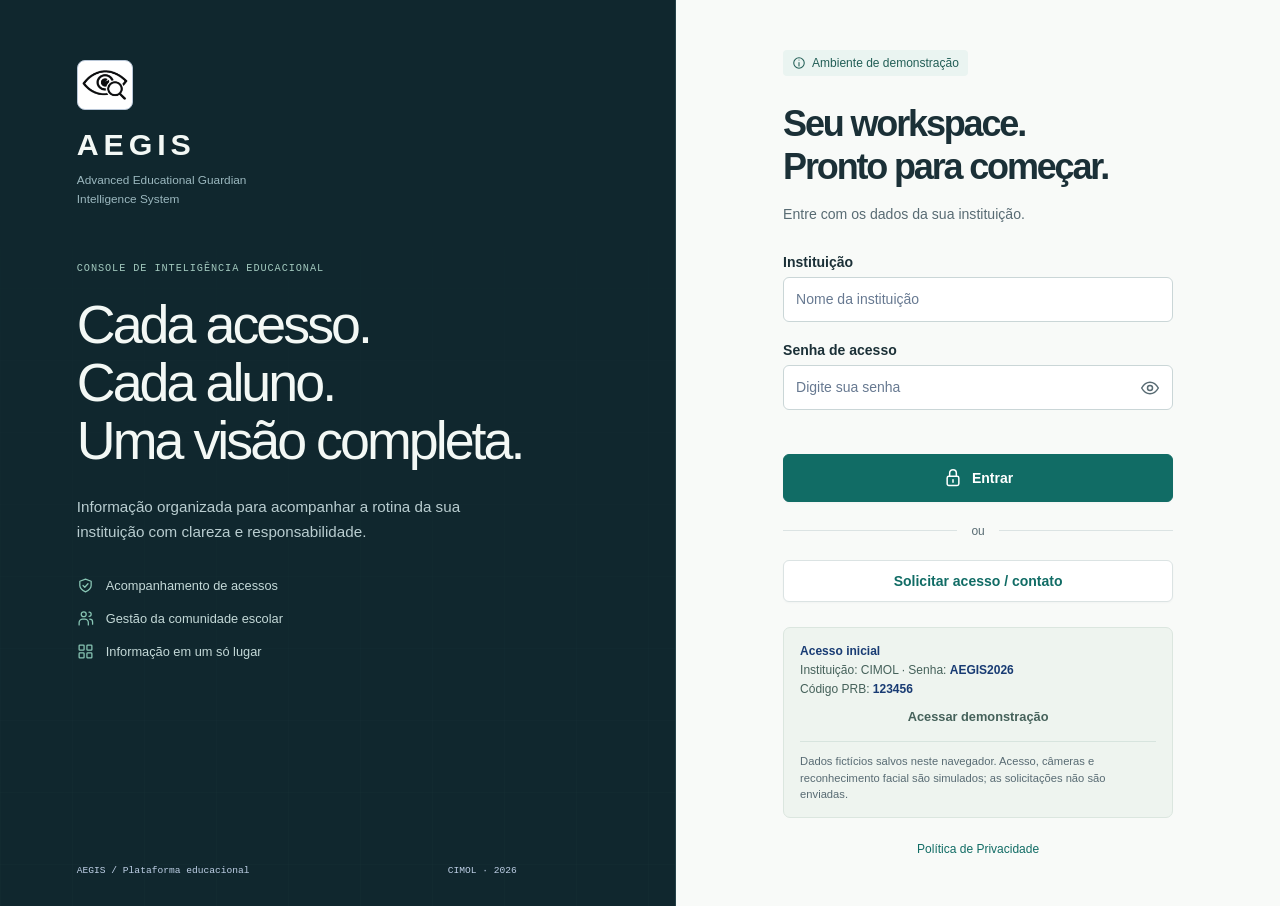
==== index.html @ 47acd2cf "Add complete AEGIS website and facial recognition development laboratory" ====
<!doctype html>
<html lang="pt-BR">
<head>
  <meta charset="UTF-8">
  <meta name="viewport" content="width=device-width, initial-scale=1">
  <meta name="theme-color" content="#061c4e">
  <meta name="description" content="AEGIS: acompanhamento de identificações, movimentações e registros em ambientes educacionais.">
  <title>Entrar · AEGIS</title>
  <link id="site-icon" rel="icon" type="image/svg+xml" href="data:image/svg+xml,%3Csvg%20xmlns%3D%22http%3A%2F%2Fwww.w3.org%2F2000%2Fsvg%22%20viewBox%3D%220%200%201%201%22%3E%3C%2Fsvg%3E">
  <link rel="stylesheet" href="./style.css?v=7">
    <link rel="stylesheet" href="./console.css?v=7">
  <script src="./AegisShared.js?v=7" defer></script>
  <script src="./index.js?v=7" defer></script>
</head>
<body>
  <a class="skip-link" href="#main">Pular para o conteúdo</a>
  <div id="app"><main class="app-loading" id="main" tabindex="-1" aria-labelledby="loading-title"><h1 id="loading-title">Entrar</h1><p role="status">Carregando a plataforma…</p></main></div>

  <dialog id="modal" aria-labelledby="modal-title"><h2 id="modal-title" class="visually-hidden">Janela do AEGIS</h2></dialog>
  <div id="toasts" class="toasts" aria-live="polite" aria-atomic="false"></div>
  <noscript><p>Ative o JavaScript para usar os formulários e os dados salvos do AEGIS.</p></noscript>
</body>
</html>
---- style.css ----
:root {
  --navy: #143138;
  --navy-deep: #101f26;
  --blue: #16766e;
  --action: #116c65;
  --violet: #16766e;
  --green-accent: #19816a;
  --yellow-accent: #997016;
  --red-accent: #c24b50;
  --blue-soft: #eaf4f1;
  --ink: #1b3037;
  --muted: #586b73;
  --line: #dbe3e3;
  --surface: #fff;
  --bg: #f3f6f5;
  --green: #146b51;
  --green-soft: #eaf5ef;
  --amber: #876115;
  --amber-soft: #faf3e4;
  --red: #b33b43;
  --red-soft: #fff0f0;
  --radius: 10px;
  --shadow: 0 2px 4px #17353d04;
  --mono: "Cascadia Code", "SFMono-Regular", Consolas, monospace;
  font-family: "Segoe UI", Inter, Arial, sans-serif;
  font-size: 16px;
  color: var(--ink);
  background: var(--bg);
  font-synthesis: none;
}
* {
  box-sizing: border-box;
}
body {
  margin: 0;
}
.app-loading {
  min-height: 100dvh;
  display: flex;
  flex-direction: column;
  align-items: center;
  justify-content: center;
  gap: 16px;
  padding: 24px;
  text-align: center;
}
button,input,textarea,select {
  font: inherit;
}
button,a,input,textarea,select {
  -webkit-tap-highlight-color: transparent;
}
button {
  cursor: pointer;
}
button:disabled {
  cursor: not-allowed;
  opacity: .58;
}
a {
  color: var(--action);
  text-decoration: none;
}
a:hover {
  text-decoration: underline;
}
button,input,select,textarea,a {
  outline-offset: 4px;
}
button:focus-visible,a:focus-visible,input:focus-visible,textarea:focus-visible,select:focus-visible {
  outline: 3px solid #3882ff;
}
button {
  color: inherit;
}
h1,h2,h3,p {
  margin: 0;
}
h1 {
  font-size: 1.8rem;
  letter-spacing: -.055rem;
  line-height: 1.2;
}
h2 {
  font-size: 1.15rem;
  letter-spacing: -.02rem;
  line-height: 1.4;
}
h3 {
  font-size: 1rem;
  line-height: 1.4;
}
p {
  line-height: 1.65;
}
small {
  font-size: .8rem;
}
.muted {
  color: var(--muted);
}
.eyebrow {
  text-transform: uppercase;
  font-size: .75rem;
  font-weight: 700;
  letter-spacing: .12em;
}
.icon {
  display: inline-block;
  flex-shrink: 0;
  width: 20px;
  height: 20px;
  vertical-align: middle;
  stroke-width: 1.8;
}
.icon-lg {
  width: 26px;
  height: 26px;
}
.skip-link {
  position: fixed;
  top: -80px;
  left: 20px;
  background: #fff;
  padding: 12px;
  z-index: 1000;
}
.skip-link:focus {
  top: 12px;
}
.btn {
  border: 1px solid var(--line);
  border-radius: 9px;
  min-height: 42px;
  display: inline-flex;
  align-items: center;
  justify-content: center;
  gap: 9px;
  background: white;
  padding: 10px 16px;
  font-size: .875rem;
  font-weight: 600;
  text-decoration: none;
  transition: background .15s,box-shadow .15s;
}
.btn:hover {
  background: #f0f4fa;
  text-decoration: none;
}
.btn.primary {
  background: var(--action);
  border-color: var(--action);
  color: #fff;
}
.btn.primary:hover {
  background: #1d4ed8;
}
.btn.navy {
  background: var(--navy);
  border-color: var(--navy);
  color: #fff;
}
.btn.danger {
  background: var(--red);
  color: #fff;
  border-color: var(--red);
}
.btn.full {
  width: 100%;
}
.btn.small {
  min-height: 36px;
  padding: 7px 11px;
  font-size: .8rem;
}
.btn.ghost {
  background: transparent;
  border-color: transparent;
}
.icon-button {
  display: inline-flex;
  justify-content: center;
  align-items: center;
  border: 1px solid transparent;
  border-radius: 8px;
  background: transparent;
  width: 40px;
  height: 40px;
  color: var(--muted);
}
.icon-button:hover {
  background: var(--blue-soft);
  color: var(--blue);
}
.icon-button.danger:hover {
  color: var(--red);
  background: var(--red-soft);
}
.field {
  display: grid;
  gap: 7px;
  min-width: 0;
}
.field>label,.field>span {
  font-size: .875rem;
  font-weight: 600;
}
.input {
  width: 100%;
  min-width: 0;
  min-height: 45px;
  border: 1px solid #b8c6d9;
  background: #fff;
  border-radius: 9px;
  padding: 11px 12px;
  color: var(--ink);
}
.input::placeholder {
  color: #677991;
  opacity: 1;
}
.input:hover {
  border-color: #8194af;
}
.input:focus {
  border-color: var(--blue);
}
textarea.input {
  resize: vertical;
  min-height: 100px;
  line-height: 1.5;
}
input[type=date] {
  min-height: 42px;
}
input[type=checkbox] {
  width: 18px;
  height: 18px;
  accent-color: var(--blue);
}
select.input {
  padding-right: 28px;
}
.form-grid {
  display: grid;
  grid-template-columns: 1fr 1fr;
  gap: 18px;
}
.span-2 {
  grid-column: 1/-1;
}
.form-error {
  color: var(--red);
  font-size: .875rem;
  line-height: 1.5;
  margin-top: 4px;
  min-height: 0;
}
.form-error:empty {
  display: none;
}
.form-note {
  font-size: .8rem;
  color: var(--muted);
  line-height: 1.5;
}
.check-row {
  display: flex;
  align-items: flex-start;
  gap: 10px;
  font-size: .875rem;
  line-height: 1.5;
}
.check-row input {
  flex-shrink: 0;
  margin-top: 2px;
}
.search-input {
  position: relative;
  min-width: 0;
}
.search-input>.icon {
  position: absolute;
  left: 13px;
  top: 50%;
  transform: translateY(-50%);
  color: #697c97;
  pointer-events: none;
}
.search-input .input {
  padding-left: 41px;
}
.search-input input[type=search]::-webkit-search-cancel-button {
  cursor: pointer;
}
.badge {
  display: inline-flex;
  align-items: center;
  gap: 6px;
  padding: 5px 9px;
  border-radius: 6px;
  font-size: .75rem;
  font-weight: 600;
  white-space: normal;
  line-height: 1.35;
  color: var(--muted);
  background: #eef2f7;
}
.badge .icon {
  width: 14px;
  height: 14px;
}
.badge.success {
  background: var(--green-soft);
  color: var(--green);
}
.badge.warning {
  background: var(--amber-soft);
  color: var(--amber);
}
.badge.danger {
  background: var(--red-soft);
  color: var(--red);
}
.badge.blue {
  background: var(--blue-soft);
  color: #245ab0;
}
.status-dot {
  width: 7px;
  height: 7px;
  border-radius: 50%;
  background: currentColor;
  display: inline-block;
  flex-shrink: 0;
}
.brand {
  display: flex;
  align-items: center;
  gap: 12px;
}
.brand-mark {
  display: grid;
  place-items: center;
  width: 43px;
  height: 43px;
  background: #e6eeff;
  border-radius: 12px;
}
.brand-mark img {
  width: 32px;
  height: auto;
}
.brand-name {
  font-size: 1.65rem;
  font-weight: 750;
  letter-spacing: .02em;
  line-height: 1.1;
}
.brand-sub {
  font-size: .75rem;
  line-height: 1.4;
  margin-top: 4px;
  opacity: .8;
}
.auth-page {
  min-height: 100dvh;
  display: grid;
  grid-template-columns: minmax(380px,.95fr) minmax(400px,1.05fr);
}
.auth-story {
  background: var(--navy-deep);
  color: white;
  padding: 48px clamp(32px,5vw,90px);
  position: relative;
  overflow: hidden;
  display: flex;
  flex-direction: column;
  justify-content: space-between;
  gap: 64px;
}
.auth-story:before {
  content: "";
  position: absolute;
  inset: 0;
  background: linear-gradient(120deg,transparent,#19396970),linear-gradient(#719fe712 1px,transparent 1px),linear-gradient(90deg,#719fe712 1px,transparent 1px);
  background-size: auto,60px 60px,60px 60px;
  mask-image: linear-gradient(to bottom,transparent,#000);
}
.auth-story>* {
  position: relative;
}
.auth-story .brand-mark {
  background: #d9e8ff;
}
.auth-story .brand-sub {
  max-width: 210px;
}
.auth-story h1 {
  font-size: clamp(2.5rem,3.8vw,4rem);
  letter-spacing: -.08rem;
  font-weight: 650;
  max-width: 510px;
  line-height: 1.12;
  margin: 22px 0;
}
.auth-story h1 span {
  color: #86b5ff;
}
.auth-story p {
  color: #bfd0e7;
  max-width: 440px;
}
.auth-art {
  padding: 28px;
  border: 1px solid #7494c540;
  border-radius: 18px;
  margin-top: 40px;
  background: #142c5355;
  max-width: 430px;
  display: flex;
  align-items: center;
  gap: 18px;
}
.auth-art img {
  width: 65px;
  filter: invert(1);
  opacity: .9;
}
.auth-art strong {
  display: block;
  font-size: .9rem;
  margin-bottom: 5px;
}
.auth-art span {
  font-size: .8rem;
  color: #c1d0e3;
  line-height: 1.5;
}
.auth-story-footer {
  color: #a0b6d5;
  font-size: .75rem;
  line-height: 1.5;
}
.auth-body {
  padding: 38px clamp(28px,5vw,90px);
  display: flex;
  flex-direction: column;
  justify-content: center;
  background: linear-gradient(160deg,#fff 70%,#eaf2ff);
}
.auth-wrap {
  width: 100%;
  max-width: 460px;
  margin: auto;
}
.auth-wrap h2 {
  font-size: 1.9rem;
  letter-spacing: -.045rem;
  margin: 12px 0 8px;
}
.auth-wrap>.muted {
  margin-bottom: 30px;
  font-size: .95rem;
}
.auth-form {
  display: grid;
  gap: 20px;
}
.auth-form .btn {
  min-height: 48px;
}
.password-input {
  position: relative;
}
.password-input .input {
  padding-right: 45px;
}
.password-input .icon-button {
  position: absolute;
  right: 3px;
  top: 3px;
}
.separator {
  display: flex;
  align-items: center;
  gap: 14px;
  color: var(--muted);
  font-size: .75rem;
  margin: 22px 0;
}
.separator:before,.separator:after {
  content: "";
  height: 1px;
  background: var(--line);
  flex: 1;
}
.demo-credentials {
  padding: 14px 16px;
  border: 1px solid #c3d5f2;
  background: var(--blue-soft);
  border-radius: 10px;
  margin-top: 25px;
  font-size: .8rem;
  color: #3a5175;
  line-height: 1.6;
}
.demo-credentials strong {
  color: #183b73;
}
.auth-links {
  display: flex;
  justify-content: center;
  flex-wrap: wrap;
  gap: 12px;
  margin: 24px 0 0;
  font-size: .8rem;
}
.auth-links span {
  color: var(--muted);
}
.back-link {
  display: inline-flex;
  align-items: center;
  gap: 8px;
  font-size: .875rem;
  font-weight: 600;
  margin-bottom: 25px;
}
.request-page {
  min-height: 100dvh;
  padding: 32px max(20px,calc((100vw - 1200px)/2));
  background: linear-gradient(150deg,#e8f2ff,#f7faff 55%,#e9edfa);
}
.public-header {
  display: flex;
  justify-content: space-between;
  align-items: center;
  margin-bottom: 28px;
  gap: 18px;
}
.request-layout {
  display: grid;
  grid-template-columns: minmax(0,1.35fr) minmax(260px,.65fr);
  gap: 28px;
  align-items: start;
}
.request-card {
  padding: 32px;
}
.request-card h1 {
  font-size: 1.6rem;
  margin-bottom: 10px;
}
.request-card>p {
  margin-bottom: 26px;
}
.request-status {
  padding: 30px;
  min-height: 280px;
}
.status-illustration {
  width: 64px;
  height: 64px;
  display: grid;
  place-items: center;
  background: var(--amber-soft);
  border-radius: 18px;
  color: var(--amber);
  margin-bottom: 22px;
}
.status-illustration.success {
  background: var(--green-soft);
  color: var(--green);
}
.status-illustration .icon {
  width: 34px;
  height: 34px;
}
.request-status h2 {
  margin-bottom: 12px;
}
.request-status p {
  font-size: .9rem;
  color: var(--muted);
}
.protocol {
  padding: 18px;
  background: var(--blue-soft);
  border: 1px solid #c3d5f2;
  border-radius: 10px;
  margin: 20px 0;
}
.protocol strong {
  display: block;
  margin-top: 7px;
  letter-spacing: .04rem;
  font-size: 1.1rem;
}
.privacy-page {
  max-width: 850px;
  margin: 0 auto;
  padding: 32px 20px 70px;
}
.privacy-content {
  padding: 35px;
  margin-top: 25px;
}
.privacy-content h1 {
  margin-bottom: 18px;
}
.privacy-content section {
  margin-top: 28px;
}
.privacy-content section h2 {
  font-size: 1rem;
  margin-bottom: 8px;
}
.privacy-content p,.privacy-content li {
  font-size: .95rem;
  line-height: 1.75;
}
.privacy-content ul {
  padding-left: 22px;
}
.privacy-meta {
  padding: 15px;
  background: var(--bg);
  border-radius: 8px;
  font-size: .8rem!important;
}
.app-shell {
  min-height: 100dvh;
  display: grid;
  grid-template-columns: 244px minmax(0,1fr);
}
.sidebar {
  background: var(--navy-deep);
  color: #fff;
  padding: 30px 18px 20px;
  display: flex;
  flex-direction: column;
  position: sticky;
  top: 0;
  height: 100dvh;
  z-index: 50;
}
.sidebar .brand {
  padding: 0 10px;
  margin-bottom: 36px;
  gap: 10px;
}
.sidebar .brand-mark {
  width: 35px;
  height: 35px;
  border-radius: 9px;
  flex-shrink: 0;
}
.sidebar .brand-mark img {
  width: 27px;
}
.sidebar .brand-name {
  font-size: 1.5rem;
}
.sidebar .brand-sub {
  font-size: .75rem;
  color: #b2c2da;
}
.nav-section {
  color: #91a7c7;
  padding: 0 14px;
  margin: 0 0 12px;
  font-size: .75rem;
  font-weight: 600;
  letter-spacing: .1em;
  text-transform: uppercase;
}
.side-nav {
  display: grid;
  gap: 6px;
}
.nav-item {
  display: flex;
  align-items: center;
  gap: 13px;
  padding: 12px 14px;
  border-radius: 9px;
  font-size: .875rem;
  color: #c4d0e3;
  font-weight: 500;
  min-height: 45px;
}
.nav-item:hover {
  background: #ffffff0b;
  color: #fff;
  text-decoration: none;
}
.nav-item.active {
  background: var(--blue);
  color: var(--navy);
  font-weight: 700;
  box-shadow: 0 3px 10px #0002;
}
.nav-item .icon {
  width: 19px;
  height: 19px;
}
.side-divider {
  height: 1px;
  background: #ffffff25;
  margin: 24px 14px;
}
.sidebar-bottom {
  margin-top: auto;
  padding: 24px 5px 0;
}
.sync-panel {
  background: #142b50;
  border: 1px solid #2b4164;
  border-radius: 12px;
  padding: 16px;
  color: #dce7f7;
}
.sync-panel .eyebrow {
  font-size: .75rem;
  color: #a7bddc;
  letter-spacing: .08em;
}
.sync-time {
  font-size: 1.8rem;
  letter-spacing: -.03em;
  margin: 9px 0;
}
.sync-panel small {
  color: #a6d7bf;
  display: flex;
  align-items: center;
  gap: 7px;
}
.sidebar-bottom>p {
  font-size: .75rem;
  color: #9ab0d0;
  margin: 17px 4px 0;
}
.sidebar-close {
  display: none;
}
.sidebar-scrim {
  display: none;
}
.workspace {
  min-width: 0;
}
.topbar {
  height: 86px;
  display: flex;
  align-items: center;
  gap: 22px;
  padding: 0 32px;
  background: #fff;
  border-bottom: 1px solid var(--line);
}
.topbar .global-search {
  width: min(380px,100%);
  margin-right: auto;
}
.global-search .input {
  min-height: 42px;
  background: #f7f9fc;
  border-color: #d2dbe8;
  font-size: .875rem;
}
.topbar-actions {
  display: flex;
  align-items: center;
  gap: 12px;
}
.system-status {
  display: flex;
  align-items: center;
  gap: 8px;
  color: var(--green);
  font-size: .8rem;
  padding-right: 14px;
  border-right: 1px solid var(--line);
}
.system-status .icon {
  width: 23px;
  height: 23px;
}
.profile-button {
  display: flex;
  align-items: center;
  gap: 10px;
  border: 0;
  background: transparent;
  cursor: pointer;
  padding: 5px;
}
.avatar {
  width: 35px;
  height: 35px;
  background: #e8eef9;
  display: grid;
  place-items: center;
  border-radius: 50%;
  color: #355d99;
  font-size: .75rem;
  font-weight: 700;
  flex-shrink: 0;
}
.profile-label {
  font-size: .8rem;
  text-align: left;
  line-height: 1.4;
}
.profile-label small {
  display: block;
  color: var(--muted);
  font-size: .75rem;
}
.notify {
  position: relative;
}
.notification-dot {
  position: absolute;
  right: 8px;
  top: 7px;
  display: block;
  width: 6px;
  height: 6px;
  border-radius: 50%;
  background: var(--blue);
}
.mobile-menu {
  display: none;
}
.main-content {
  padding: 30px 32px 24px;
  max-width: 1600px;
  margin: auto;
}
.page-heading {
  display: flex;
  justify-content: space-between;
  align-items: center;
  gap: 16px;
  margin-bottom: 26px;
}
.page-heading p {
  color: var(--muted);
  font-size: .875rem;
  margin-top: 7px;
}
.page-heading .eyebrow {
  color: #56759d;
  margin-bottom: 8px;
  display: block;
}
.heading-side {
  display: flex;
  align-items: center;
  gap: 10px;
  flex-wrap: wrap;
}
.workspace-tabs {
  display: flex;
  gap: 25px;
  border-bottom: 1px solid #bfcde0;
  margin-bottom: 25px;
  overflow-x: auto;
  scrollbar-width: thin;
}
.tab {
  display: flex;
  align-items: center;
  gap: 8px;
  color: var(--muted);
  white-space: nowrap;
  padding: 0 0 15px;
  font-size: .875rem;
  font-weight: 600;
  border-bottom: 3px solid transparent;
  margin-bottom: -1px;
}
.tab:hover {
  text-decoration: none;
  color: var(--blue);
}
.tab.active {
  color: var(--action);
  border-bottom-color: var(--blue);
}
.tab .icon {
  width: 18px;
  height: 18px;
}
.toolbar {
  display: flex;
  align-items: center;
  flex-wrap: wrap;
  gap: 12px;
  margin-bottom: 22px;
}
.toolbar .search-input {
  max-width: 280px;
  flex: 1;
  min-width: 160px;
}
.toolbar select {
  width: auto;
  font-size: .875rem;
  min-height: 40px;
  padding-top: 9px;
  padding-bottom: 9px;
}
.toolbar .grow {
  margin-left: auto;
}
.toolbar .date-input {
  width: 165px;
  font-size: .85rem;
}
.segmented {
  display: inline-flex;
  padding: 3px;
  background: #e7edf6;
  border-radius: 9px;
  gap: 3px;
  flex-shrink: 0;
}
.segmented button {
  padding: 7px 13px;
  background: transparent;
  border: 0;
  border-radius: 6px;
  font-size: .8rem;
  color: var(--muted);
  font-weight: 600;
  min-height: 33px;
}
.segmented button.active {
  background: #fff;
  color: var(--blue);
  box-shadow: 0 2px 5px #102b5215;
}
.panel {
  background: #fff;
  border: 1px solid var(--line);
  border-radius: var(--radius);
  box-shadow: var(--shadow);
  min-width: 0;
}
.panel-header {
  display: flex;
  align-items: center;
  justify-content: space-between;
  gap: 12px;
  margin-bottom: 20px;
}
.panel-header a,.panel-header button.link {
  font-size: .8rem;
  font-weight: 600;
}
.panel-pad {
  padding: 23px;
}
.camera-grid {
  display: grid;
  grid-template-columns: repeat(4,minmax(0,1fr));
  gap: 16px;
}
.camera-card {
  overflow: hidden;
  transition: border-color .15s,transform .15s;
}
.camera-card:hover {
  border-color: #8da7cf;
  transform: translateY(-2px);
}
.camera-visual {
  height: 185px;
  position: relative;
  background: #dce4ec;
  overflow: hidden;
}
.camera-visual img {
  width: 100%;
  height: 100%;
  object-fit: cover;
  image-rendering: auto;
}
.camera-overlay {
  position: absolute;
  top: 11px;
  left: 11px;
  display: flex;
  align-items: center;
  gap: 6px;
  font-size: .75rem;
  font-weight: 700;
  background: #07162ea6;
  color: white;
  border-radius: 5px;
  padding: 5px 7px;
  letter-spacing: .06em;
}
.camera-code {
  position: absolute;
  bottom: 10px;
  right: 10px;
  color: #fff;
  background: #07162ead;
  padding: 4px 7px;
  border-radius: 4px;
  font-size: .75rem;
  font-family: monospace;
}
.camera-body {
  padding: 16px;
}
.camera-top {
  display: flex;
  align-items: center;
  justify-content: space-between;
  gap: 6px;
  margin-bottom: 10px;
}
.camera-top h2 {
  font-size: .8rem;
  color: var(--muted);
  font-weight: 500;
}
.camera-body .student-name {
  font-size: 1rem;
  font-weight: 650;
  display: block;
  margin-bottom: 5px;
}
.camera-bottom {
  display: flex;
  align-items: center;
  gap: 6px;
  color: var(--muted);
  font-size: .75rem;
  margin-top: 14px;
}
.camera-bottom .icon {
  width: 14px;
  height: 14px;
}
.camera-body .badge {
  font-size: .75rem;
}
.camera-detail {
  background: none;
  border: 0;
  padding: 0;
  text-align: left;
  display: block;
  width: 100%;
  cursor: pointer;
}
.dashboard-bottom {
  display: grid;
  grid-template-columns: minmax(0,1.25fr) minmax(0,.75fr);
  gap: 20px;
  margin-top: 22px;
}
.activity-list {
  display: grid;
  gap: 0;
}
.activity-row {
  display: flex;
  align-items: flex-start;
  gap: 12px;
  padding: 13px 0;
  border-top: 1px solid #e4eaf3;
}
.activity-row:first-child {
  border-top: 0;
  padding-top: 0;
}
.activity-icon {
  height: 33px;
  width: 33px;
  border-radius: 8px;
  display: grid;
  place-items: center;
  background: var(--green-soft);
  color: var(--green);
  flex-shrink: 0;
}
.activity-icon.warning {
  background: var(--amber-soft);
  color: var(--amber);
}
.activity-icon.danger {
  background: var(--red-soft);
  color: var(--red);
}
.activity-text {
  flex: 1;
  min-width: 0;
}
.activity-text strong {
  font-size: .875rem;
  font-weight: 600;
}
.activity-text p {
  font-size: .8rem;
  color: var(--muted);
  margin-top: 3px;
}
.activity-row time {
  color: var(--muted);
  font-size: .75rem;
  flex-shrink: 0;
  padding-top: 3px;
}
.quick-actions {
  display: grid;
  gap: 10px;
}
.quick-action {
  display: flex;
  align-items: center;
  gap: 13px;
  border: 1px solid var(--line);
  padding: 14px;
  border-radius: 10px;
  color: var(--ink);
  background: #fff;
}
.quick-action:hover {
  border-color: #99b5df;
  background: var(--blue-soft);
  text-decoration: none;
}
.quick-action>.icon {
  color: #345f9b;
  width: 23px;
  height: 23px;
}
.quick-action strong {
  display: block;
  font-size: .875rem;
  margin-bottom: 3px;
}
.quick-action small {
  color: var(--muted);
  font-size: .75rem;
}
.quick-action .icon-end {
  margin-left: auto;
  color: #6781a5;
  width: 16px;
  height: 16px;
}
.section-caption {
  font-size: .75rem;
  color: var(--muted);
  margin-top: 15px;
  display: flex;
  align-items: center;
  gap: 6px;
  line-height: 1.5;
}
.app-footer {
  display: flex;
  justify-content: space-between;
  gap: 12px;
  font-size: .75rem;
  color: #536882;
  margin-top: 30px;
  border-top: 1px solid var(--line);
  padding-top: 18px;
  flex-wrap: wrap;
}
.app-footer a {
  color: #536882;
}
.movement-grid {
  display: grid;
  grid-template-columns: repeat(2,minmax(0,1fr));
  gap: 18px;
}
.movement-card {
  display: flex;
  gap: 18px;
  padding: 19px;
}
.movement-photo {
  width: 94px;
  height: 113px;
  object-fit: cover;
  border-radius: 10px;
  background: #e9eef6;
  flex-shrink: 0;
}
.movement-info {
  flex: 1;
  min-width: 0;
}
.movement-info .badge {
  margin: 6px 0 10px;
}
.movement-info h2 {
  font-size: 1rem;
}
.movement-meta {
  display: flex;
  flex-wrap: wrap;
  gap: 8px;
  font-size: .75rem;
  color: var(--muted);
  margin-bottom: 14px;
}
.movement-times {
  display: grid;
  grid-template-columns: 1fr 1fr;
  background: var(--bg);
  border-radius: 8px;
  padding: 10px;
  margin-bottom: 12px;
  gap: 10px;
}
.movement-times span {
  font-size: .75rem;
  color: var(--muted);
  display: block;
  margin-bottom: 4px;
}
.movement-times strong {
  font-size: .875rem;
}
.movement-times .icon {
  width: 14px;
  height: 14px;
  margin-right: 5px;
  color: var(--blue);
}
.note-area {
  display: grid;
  gap: 5px;
}
.note-area label {
  font-size: .75rem;
  color: var(--muted);
}
.note-area textarea {
  min-height: 68px;
  font-size: .8rem;
  padding: 8px;
}
.note-actions {
  display: flex;
  justify-content: space-between;
  align-items: center;
  gap: 8px;
  margin-top: 7px;
}
.note-actions span {
  color: var(--green);
  font-size: .75rem;
}
.alphabet-filter {
  display: flex;
  align-items: center;
  gap: 7px;
  flex-wrap: wrap;
  margin-bottom: 20px;
}
.alphabet-filter span {
  font-size: .8rem;
  color: var(--muted);
  margin-right: 7px;
}
.alphabet-filter button {
  min-width: 34px;
  height: 33px;
  border: 1px solid var(--line);
  background: #fff;
  border-radius: 7px;
  font-size: .8rem;
}
.alphabet-filter button.active {
  background: var(--blue-soft);
  border-color: #7fa7e8;
  color: var(--blue);
  font-weight: 600;
}
.stats-grid {
  display: grid;
  grid-template-columns: repeat(4,minmax(0,1fr));
  gap: 16px;
  margin-bottom: 23px;
}
.stat-card {
  padding: 21px 20px;
  position: relative;
  overflow: hidden;
}
.stat-label {
  color: var(--muted);
  font-size: .8rem;
  display: block;
  margin-bottom: 15px;
}
.stat-number {
  font-size: 2rem;
  letter-spacing: -.065rem;
  font-weight: 700;
  line-height: 1;
}
.stat-row {
  display: flex;
  align-items: center;
  justify-content: space-between;
  gap: 8px;
}
.stat-icon {
  width: 40px;
  height: 40px;
  display: grid;
  place-items: center;
  border-radius: 11px;
  background: #edf2ff;
  color: #365fe9;
}
.stat-card.success .stat-icon {
  background: var(--green-soft);
  color: var(--green);
}
.stat-card.warning .stat-icon {
  background: var(--amber-soft);
  color: var(--amber);
}
.stat-card.danger .stat-icon {
  background: var(--red-soft);
  color: var(--red);
}
.stat-foot {
  font-size: .75rem;
  color: var(--muted);
  display: block;
  margin-top: 12px;
}
.analytics-grid {
  display: grid;
  grid-template-columns: minmax(0,1.35fr) minmax(260px,.65fr);
  gap: 20px;
}
.chart {
  width: 100%;
  height: auto;
  display: block;
  overflow: visible;
}
.chart-grid {
  stroke: #e1e8f2;
  stroke-width: 1;
}
.chart-text {
  font-size: 12px;
  fill: #60718b;
  font-family: inherit;
}
.chart-line {
  fill: none;
  stroke: var(--violet);
  stroke-width: 3;
  stroke-linecap: round;
  stroke-linejoin: round;
}
.chart-point {
  fill: #fff;
  stroke: var(--violet);
  stroke-width: 2;
}
.chart-legend {
  display: flex;
  align-items: center;
  gap: 7px;
  font-size: .75rem;
  color: var(--muted);
  margin-top: 10px;
}
.chart-legend span {
  height: 3px;
  width: 15px;
  background: var(--blue);
  border-radius: 3px;
}
.system-list {
  display: grid;
  gap: 19px;
}
.system-row {
  display: flex;
  align-items: center;
  justify-content: space-between;
  gap: 15px;
  font-size: .85rem;
}
.system-row>span:first-child {
  display: flex;
  align-items: center;
  gap: 10px;
}
.system-row .icon {
  color: var(--muted);
  width: 19px;
}
.system-meta {
  padding-top: 18px;
  margin-top: 24px;
  border-top: 1px solid var(--line);
  font-size: .75rem;
  line-height: 1.7;
  color: var(--muted);
}
.table-panel {
  overflow: hidden;
  margin-top: 22px;
}
.table-panel .panel-header {
  padding: 21px 22px 0;
}
.table-scroll {
  overflow-x: auto;
  max-width: 100%;
}
table {
  border-collapse: collapse;
  width: 100%;
  font-size: .875rem;
  white-space: nowrap;
}
thead {
  background: #f5f8fc;
  text-align: left;
  color: #526680;
  font-size: .75rem;
}
th {
  font-weight: 600;
  padding: 13px 18px;
  border-top: 1px solid var(--line);
  border-bottom: 1px solid var(--line);
}
td {
  padding: 15px 18px;
  border-bottom: 1px solid #e2e8f0;
}
tbody tr:last-child td {
  border-bottom: 0;
}
tbody tr:hover {
  background: #f7faff;
}
td .badge {
  font-size: .75rem;
}
.table-student {
  display: flex;
  align-items: center;
  gap: 11px;
}
.table-student .avatar {
  font-size: .75rem;
  width: 33px;
  height: 33px;
}
.table-student img.avatar {
  object-fit: cover;
}
.table-student strong {
  font-size: .85rem;
  font-weight: 600;
}
.table-student small {
  display: block;
  font-size: .75rem;
  color: var(--muted);
  margin-top: 2px;
}
.table-actions {
  display: flex;
  gap: 3px;
}
.table-actions .icon-button {
  height: 32px;
  width: 32px;
}
.table-actions .icon {
  width: 17px;
  height: 17px;
}
.table-footer {
  display: flex;
  justify-content: space-between;
  align-items: center;
  padding: 15px 20px;
  border-top: 1px solid var(--line);
  font-size: .75rem;
  color: var(--muted);
  gap: 12px;
  flex-wrap: wrap;
}
.empty-state {
  padding: 55px 25px;
  text-align: center;
}
.empty-icon {
  width: 65px;
  height: 65px;
  margin: 0 auto 20px;
  display: grid;
  place-items: center;
  background: var(--blue-soft);
  color: #5b7daf;
  border-radius: 18px;
}
.empty-icon .icon {
  width: 30px;
  height: 30px;
}
.empty-state h2 {
  margin-bottom: 9px;
}
.empty-state p {
  color: var(--muted);
  font-size: .875rem;
  max-width: 450px;
  margin: auto;
}
.empty-state .btn {
  margin-top: 20px;
}
.prb-gate {
  max-width: 600px;
  margin: 12px auto;
  padding: 35px;
  text-align: center;
}
.prb-gate .gate-icon {
  width: 74px;
  height: 74px;
  background: var(--blue-soft);
  color: var(--blue);
  border-radius: 20px;
  display: grid;
  place-items: center;
  margin: 0 auto 20px;
}
.prb-gate .gate-icon .icon {
  width: 37px;
  height: 37px;
}
.prb-gate h2 {
  font-size: 1.35rem;
  margin-bottom: 12px;
}
.prb-gate p {
  font-size: .875rem;
  color: var(--muted);
}
.prb-gate .field {
  margin: 25px auto 18px;
  max-width: 285px;
  text-align: left;
}
.prb-code {
  font-size: 1.5rem;
  letter-spacing: .6em;
  text-align: center;
  padding-left: 24px;
}
.info-box {
  display: flex;
  align-items: flex-start;
  gap: 12px;
  border: 1px solid #c5d7f1;
  background: var(--blue-soft);
  border-radius: 10px;
  padding: 15px;
  color: #385576;
  font-size: .8rem;
  line-height: 1.6;
  margin: 20px 0;
}
.info-box .icon {
  margin-top: 2px;
}
.info-box.warning {
  background: var(--amber-soft);
  border-color: #e9d3a9;
  color: #885816;
}
.settings-grid {
  display: grid;
  grid-template-columns: 1fr 1fr;
  gap: 22px;
  align-items: start;
}
.settings-list {
  display: grid;
  gap: 20px;
}
.setting-row {
  display: flex;
  align-items: center;
  justify-content: space-between;
  gap: 16px;
}
.setting-row strong {
  font-size: .875rem;
  display: block;
}
.setting-row p {
  font-size: .8rem;
  color: var(--muted);
  margin-top: 5px;
}
.switch {
  display: inline-flex;
  align-items: center;
  gap: 9px;
  cursor: pointer;
  flex-shrink: 0;
}
.switch input {
  appearance: none;
  width: 40px;
  height: 23px;
  border-radius: 20px;
  border: 1px solid #9cabbe;
  background: #b5c1d1;
  margin: 0;
  position: relative;
  cursor: pointer;
  transition: background .2s;
}
.switch input:after {
  content: "";
  position: absolute;
  top: 3px;
  left: 3px;
  width: 15px;
  height: 15px;
  background: #fff;
  border-radius: 50%;
  transition: transform .2s;
}
.switch input:checked {
  background: var(--blue);
  border-color: var(--blue);
}
.switch input:checked:after {
  transform: translateX(17px);
}
.range-row {
  display: flex;
  gap: 14px;
  align-items: center;
  margin: 10px 0;
}
.range-row input {
  width: 100%;
  accent-color: var(--blue);
}
.range-row output {
  font-size: .875rem;
  min-width: 40px;
  font-weight: 600;
}
.settings-form {
  display: grid;
  gap: 17px;
}
.settings-card .panel-header {
  margin-bottom: 23px;
}
.settings-card .table-scroll {
  margin: 0 -23px -23px;
  border-radius: 0 0 14px 14px;
}
.settings-card td,.settings-card th {
  padding: 13px 18px;
  font-size: .75rem;
}
.settings-actions {
  display: flex;
  align-items: center;
  gap: 14px;
  margin-top: 25px;
}
.help-grid {
  display: grid;
  grid-template-columns: minmax(0,.9fr) minmax(0,1.1fr);
  gap: 24px;
  align-items: start;
}
.help-form {
  display: grid;
  gap: 19px;
}
.faq-list {
  display: grid;
  gap: 0;
}
.faq-list details {
  border-bottom: 1px solid var(--line);
  padding: 16px 0;
}
.faq-list details:first-child {
  padding-top: 0;
}
.faq-list details:last-child {
  border-bottom: 0;
  padding-bottom: 0;
}
.faq-list summary {
  font-size: .875rem;
  font-weight: 600;
  cursor: pointer;
  display: flex;
  align-items: flex-start;
  justify-content: space-between;
  gap: 13px;
  list-style: none;
  line-height: 1.5;
}
.faq-list summary::-webkit-details-marker {
  display: none;
}
.faq-list summary .icon {
  width: 17px;
  height: 17px;
  flex-shrink: 0;
  margin-top: 3px;
  transition: transform .2s;
}
.faq-list details[open] summary .icon {
  transform: rotate(180deg);
}
.faq-list details p {
  font-size: .85rem;
  color: var(--muted);
  line-height: 1.7;
  padding-top: 12px;
}
.ticket-row {
  border-top: 1px solid var(--line);
  padding: 13px 0;
}
.ticket-row strong {
  font-size: .8rem;
}
.ticket-row p {
  font-size: .85rem;
  color: var(--muted);
  overflow-wrap: anywhere;
  margin-top: 5px;
}
.ticket-row small {
  font-size: .75rem;
  color: var(--muted);
}
.dialog-backdrop {
  background: #091c38aa;
}
dialog {
  border: 0;
  border-radius: 18px;
  padding: 0;
  background: #fff;
  color: var(--ink);
  width: calc(100% - 32px);
  max-width: 570px;
  max-height: calc(100dvh - 48px);
  box-shadow: 0 20px 80px #061c4940;
  overflow-y: auto;
}
dialog::backdrop {
  background: #091c3890;
  backdrop-filter: blur(3px);
}
.modal-head {
  display: flex;
  align-items: center;
  justify-content: space-between;
  gap: 16px;
  padding: 23px 25px;
  border-bottom: 1px solid var(--line);
  position: sticky;
  top: 0;
  background: #fff;
  z-index: 1;
}
.modal-head h2 {
  font-size: 1.2rem;
}
.modal-body {
  padding: 25px;
}
.modal-body .form-grid {
  gap: 17px;
}
.modal-actions {
  display: flex;
  justify-content: flex-end;
  gap: 10px;
  margin-top: 25px;
  flex-wrap: wrap;
}
.detail-hero {
  display: flex;
  align-items: center;
  gap: 20px;
  margin-bottom: 25px;
}
.detail-hero .avatar {
  width: 65px;
  height: 65px;
  font-size: 1.1rem;
  object-fit: cover;
}
.detail-hero h3 {
  font-size: 1.25rem;
}
.detail-hero p {
  font-size: .85rem;
  color: var(--muted);
  margin-top: 5px;
}
.details-grid {
  display: grid;
  grid-template-columns: 1fr 1fr;
  gap: 20px;
}
.details-grid dt {
  font-size: .75rem;
  color: var(--muted);
  margin-bottom: 6px;
}
.details-grid dd {
  margin: 0;
  font-size: .9rem;
  overflow-wrap: anywhere;
}
.modal-image {
  width: 100%;
  height: 250px;
  object-fit: cover;
  border-radius: 12px;
  margin-bottom: 20px;
}
.toasts {
  position: fixed;
  bottom: 24px;
  right: 24px;
  z-index: 200;
  display: grid;
  gap: 10px;
  max-width: min(410px,calc(100vw - 32px));
  pointer-events: none;
}
.toast {
  display: flex;
  align-items: flex-start;
  gap: 10px;
  background: #fff;
  border: 1px solid #bbd2c5;
  box-shadow: 0 8px 35px #0b24452b;
  border-radius: 12px;
  padding: 16px 18px;
  font-size: .85rem;
  line-height: 1.5;
  animation: toast-in .2s ease;
  pointer-events: auto;
}
.toast>.icon {
  color: var(--green);
  margin-top: 1px;
}
.toast.error {
  border-color: #e3b6bf;
}
.toast.error>.icon {
  color: var(--red);
}
.toast button {
  border: 0;
  background: none;
  color: var(--muted);
  padding: 0;
  display: flex;
  margin-left: auto;
}
.toast button .icon {
  width: 16px;
  height: 16px;
}
@keyframes toast-in {
  from {
    opacity: 0;
    transform: translateY(10px);
  }
  to {
    opacity: 1;
    transform: translateY(0);
  }
}
@media(min-width:1700px) {
  .camera-visual {
    height: 220px;
  }
}
@media(max-width:1200px) {
  .app-shell {
    grid-template-columns: 220px minmax(0,1fr);
  }
  .sidebar {
    padding: 26px 13px 18px;
  }
  .main-content {
    padding: 26px 24px;
  }
  .topbar {
    padding: 0 24px;
    gap: 12px;
  }
  .topbar-actions {
    gap: 5px;
  }
  .system-status {
    padding-right: 9px;
  }
  .system-status span {
    display: none;
  }
  .camera-grid {
    gap: 12px;
  }
  .camera-visual {
    height: 155px;
  }
  .camera-body {
    padding: 13px;
  }
  .camera-top {
    flex-wrap: wrap;
  }
  .camera-body .student-name {
    font-size: .9rem;
  }
  .stat-card {
    padding: 18px 15px;
  }
  .movement-card {
    gap: 13px;
    padding: 15px;
  }
  .movement-photo {
    width: 75px;
    height: 95px;
  }
  .workspace-tabs {
    gap: 23px;
  }
}
@media(max-width:1000px) {
  .camera-grid {
    grid-template-columns: repeat(2,minmax(0,1fr));
  }
  .camera-visual {
    height: 190px;
  }
  .analytics-grid {
    grid-template-columns: 1fr;
  }
  .dashboard-bottom {
    grid-template-columns: 1fr 1fr;
  }
  .stats-grid {
    gap: 12px;
  }
  .stat-number {
    font-size: 1.7rem;
  }
  .stat-icon {
    width: 32px;
    height: 32px;
  }
  .stat-label {
    font-size: .75rem;
  }
  .stat-icon .icon {
    width: 19px;
  }
  .movement-grid {
    grid-template-columns: 1fr;
  }
  .settings-grid {
    grid-template-columns: 1fr;
  }
  .profile-label {
    display: none;
  }
  .auth-page {
    grid-template-columns: minmax(320px,.8fr) minmax(350px,1fr);
  }
  .auth-story {
    padding: 35px 30px;
  }
  .auth-body {
    padding: 35px;
  }
  .auth-story h1 {
    font-size: 2.6rem;
  }
  .auth-art {
    padding: 20px;
  }
  .request-card {
    padding: 25px;
  }
  .request-layout {
    gap: 20px;
  }
  .help-grid {
    grid-template-columns: 1fr;
  }
}
@media(max-width:760px) {
  .app-shell {
    grid-template-columns: minmax(0,1fr);
  }
  .sidebar {
    position: fixed;
    left: 0;
    top: 0;
    bottom: 0;
    width: 252px;
    transform: translateX(-100%);
    transition: transform .2s ease;
    height: 100dvh;
    visibility: hidden;
  }
  .sidebar.open {
    transform: translateX(0);
    visibility: visible;
  }
  .sidebar-close {
    display: flex;
    position: absolute;
    top: 8px;
    right: 8px;
    color: #b6c9e4;
    width: 30px;
    height: 30px;
  }
  .sidebar-scrim.visible {
    display: block;
    position: fixed;
    inset: 0;
    z-index: 49;
    background: #091c3899;
    border: 0;
  }
  .mobile-menu {
    display: flex;
    margin-left: -8px;
  }
  .topbar {
    height: 72px;
    padding: 0 18px;
    gap: 9px;
  }
  .topbar-actions {
    gap: 2px;
  }
  .topbar-actions .settings-shortcut {
    display: none;
  }
  .system-status {
    display: none;
  }
  .topbar .global-search {
    max-width: none;
    width: auto;
    flex: 1;
  }
  .global-search .input {
    font-size: .8rem;
  }
  .profile-button {
    padding: 3px;
  }
  .main-content {
    padding: 25px 18px 20px;
  }
  .page-heading {
    align-items: flex-start;
  }
  .page-heading h1 {
    font-size: 1.55rem;
  }
  .page-heading .eyebrow {
    font-size: .75rem;
  }
  .page-heading p {
    font-size: .8rem;
  }
  .heading-side .badge {
    display: none;
  }
  .workspace-tabs {
    gap: 22px;
    margin-bottom: 20px;
  }
  .tab {
    font-size: .8rem;
    gap: 6px;
    padding-bottom: 13px;
  }
  .tab .icon {
    width: 16px;
    height: 16px;
  }
  .stats-grid {
    grid-template-columns: repeat(2,minmax(0,1fr));
    gap: 13px;
  }
  .stat-card {
    padding: 18px;
  }
  .stat-label {
    font-size: .8rem;
  }
  .stat-number {
    font-size: 1.9rem;
  }
  .dashboard-bottom {
    grid-template-columns: 1fr;
  }
  .panel-pad {
    padding: 20px;
  }
  .toolbar .grow {
    margin-left: 0;
  }
  .toolbar select {
    flex: 1;
    min-width: 130px;
  }
  .toolbar .search-input {
    max-width: none;
  }
  .toolbar .segmented {
    margin-left: auto;
  }
  .request-page {
    padding: 24px 18px;
  }
  .request-layout {
    grid-template-columns: 1fr;
  }
  .request-status {
    min-height: 0;
  }
  .request-card {
    padding: 22px;
  }
  .request-card h1 {
    font-size: 1.45rem;
  }
  .public-header .brand-sub {
    display: none;
  }
  .public-header .brand-name {
    font-size: 1.45rem;
  }
  .public-header .btn {
    padding: 9px 12px;
    font-size: .8rem;
  }
  .auth-page {
    display: block;
  }
  .auth-story {
    padding: 28px 24px;
    gap: 24px;
  }
  .auth-story h1 {
    font-size: 2rem;
    margin: 14px 0 0;
  }
  .auth-story>div:nth-child(2)>p,.auth-art,.auth-story-footer {
    display: none;
  }
  .auth-story .eyebrow {
    display: none;
  }
  .auth-story h1 br {
    display: none;
  }
  .auth-body {
    padding: 30px 22px;
    min-height: calc(100dvh - 175px);
  }
  .auth-wrap h2 {
    font-size: 1.6rem;
  }
  .auth-wrap>.muted {
    margin-bottom: 25px;
  }
  .auth-story .brand-sub {
    max-width: none;
  }
  .auth-story .brand-name {
    font-size: 1.4rem;
  }
  .auth-story .brand-sub {
    font-size: .75rem;
  }
  .auth-story .brand-mark {
    width: 35px;
    height: 35px;
  }
  .auth-story .brand-mark img {
    width: 27px;
  }
  .privacy-content {
    padding: 22px;
  }
  .privacy-page {
    padding: 24px 16px 40px;
  }
  .prb-gate {
    padding: 28px 20px;
  }
  .prb-gate h2 {
    font-size: 1.2rem;
  }
  .modal-head {
    padding: 19px 20px;
  }
  .modal-body {
    padding: 20px;
  }
  .app-footer {
    font-size: .75rem;
  }
  .form-grid {
    gap: 16px;
  }
}
@media(max-width:420px) {
  .camera-grid {
    grid-template-columns: 1fr 1fr;
    gap: 10px;
  }
  .camera-visual {
    height: 150px;
  }
  .camera-body {
    padding: 11px;
  }
  .camera-body .student-name {
    font-size: .85rem;
  }
  .camera-body .badge {
    font-size: .75rem;
    padding: 4px 6px;
  }
  .camera-top h2 {
    font-size: .75rem;
  }
  .camera-bottom {
    font-size: .75rem;
  }
  .toolbar {
    gap: 9px;
  }
  .segmented button {
    padding: 7px 10px;
  }
  .page-heading .heading-side {
    max-width: 130px;
  }
  .page-heading .btn {
    font-size: .75rem;
    padding: 9px 11px;
  }
  .movement-card {
    gap: 11px;
    padding: 14px;
  }
  .movement-photo {
    width: 62px;
    height: 83px;
  }
  .movement-info h2 {
    font-size: .9rem;
  }
  .form-grid {
    grid-template-columns: 1fr;
  }
  .span-2 {
    grid-column: auto;
  }
  .details-grid {
    grid-template-columns: 1fr;
  }
  .stat-foot {
    font-size: .75rem;
  }
  .stat-card {
    padding: 15px;
  }
  .stat-label {
    font-size: .75rem;
  }
  .stat-number {
    font-size: 1.75rem;
  }
  .stat-icon {
    width: 29px;
    height: 29px;
  }
  .topbar .notify {
    width: 32px;
  }
  .profile-button .avatar {
    width: 31px;
    height: 31px;
  }
  .topbar .global-search input {
    font-size: .75rem;
    padding-left: 34px;
  }
  .global-search>.icon {
    width: 16px;
    left: 11px;
  }
  .auth-links {
    font-size: .75rem;
  }
  .public-header .brand {
    gap: 8px;
  }
  .public-header .brand-mark {
    width: 35px;
    height: 35px;
  }
  .public-header .brand-mark img {
    width: 26px;
  }
}
@media(prefers-reduced-motion:reduce) {
  *,*:before,*:after {
    animation-duration: .01ms!important;
    transition-duration: .01ms!important;
    scroll-behavior: auto!important;
  }
}
@media print {
  .sidebar,.topbar,.toolbar,.workspace-tabs,.heading-side,.app-footer,.skip-link,.toasts,dialog,.btn {
    display: none!important;
  }
  .app-shell {
    display: block;
  }
  .main-content {
    padding: 10px;
  }
  .panel {
    box-shadow: none;
    break-inside: avoid;
  }
  .stats-grid {
    gap: 10px;
  }
  .camera-visual {
    height: 140px;
  }
  .table-scroll {
    overflow: visible;
  }
  body {
    background: white;
  }
  .analytics-grid {
    grid-template-columns: 1.3fr 1fr;
  }
}
.visually-hidden {
  position: absolute;
  width: 1px;
  height: 1px;
  padding: 0;
  margin: -1px;
  overflow: hidden;
  clip: rect(0,0,0,0);
  white-space: nowrap;
  border: 0;
}
h1, h2, h3, .eyebrow, .student-name {
  overflow-wrap: anywhere;
}
.sidebar {
  overflow-y: auto;
}
.profile-label {
  max-width: 125px;
  overflow: hidden;
  text-overflow: ellipsis;
  white-space: nowrap;
}
.brand > div {
  min-width: 0;
}
.brand-mark {
  background: #fff;
  border: 1px solid #d1d9e5;
  width: 58px;
  height: 50px;
  border-radius: 9px;
  flex-shrink: 0;
}
.brand-mark img {
  width: 48px;
  height: auto;
  display: block;
}
.sidebar .brand {
  gap: 11px;
  padding: 0 4px;
}
.sidebar .brand-mark {
  width: 58px;
  height: 50px;
  border-radius: 9px;
  background: #fff;
}
.sidebar .brand-mark img {
  width: 48px;
}
.sidebar .brand-sub {
  font-size: .75rem;
}
.sync-panel {
  background: #102f65;
  border-color: #355785;
}
.stat-card .stat-number {
  color: var(--violet);
}
.stat-card.success .stat-number {
  color: var(--green);
}
.stat-card.warning .stat-number {
  color: var(--amber);
}
.stat-card.danger .stat-number {
  color: var(--red);
}
.stat-icon {
  background: #efedff;
  color: var(--violet);
}
.stat-card.success .stat-icon {
  color: var(--green-accent);
}
.stat-card.warning .stat-icon {
  color: var(--yellow-accent);
}
.stat-card.danger .stat-icon {
  color: var(--red-accent);
}
.badge.success .icon, .activity-icon .icon {
  color: var(--green-accent);
}
.badge.warning .icon, .activity-icon.warning .icon {
  color: var(--yellow-accent);
}
.badge.danger .icon, .activity-icon.danger .icon {
  color: var(--red-accent);
}
.chart-legend span {
  background: var(--violet);
}
.auth-page {
  background: #f9fbff;
  grid-template-columns: minmax(360px, 1fr) minmax(400px, 1fr);
}
.auth-story {
  background: linear-gradient(145deg, #dce9f7, #ccebf5 46%, #e5def1);
  color: var(--navy);
  justify-content: center;
  gap: 32px;
  padding: 48px 32px;
  border-right: 1px solid #bbcbdc;
}
.auth-story:before {
  background: linear-gradient(135deg, transparent 49.8%, #ffffff65 50%, transparent 50.2%), linear-gradient(#ffffff65 1px, transparent 1px), linear-gradient(90deg, #ffffff65 1px, transparent 1px);
  background-size: 280px 280px, 110px 110px, 110px 110px;
  mask-image: none;
}
.auth-welcome {
  text-align: center;
  position: relative;
}
.auth-emblem {
  width: 210px;
  height: 160px;
  display: grid;
  place-items: center;
  background: #fff;
  border: 1px solid #b8c6d7;
  border-radius: 22px;
  margin: 0 auto 28px;
}
.auth-emblem img {
  width: 172px;
  height: 112px;
  display: block;
}
.auth-wordmark {
  font-size: clamp(3.6rem, 5vw, 5rem);
  letter-spacing: .025em;
  font-weight: 750;
  line-height: 1.1;
}
.auth-story .auth-system-name {
  margin: 12px auto 0;
  font-size: .9rem;
  line-height: 1.6;
  color: #344760;
}
.auth-story h1 {
  color: var(--navy);
  font-size: clamp(2.4rem, 4vw, 3.8rem);
  margin: 42px auto 0;
  line-height: 1.2;
  letter-spacing: -.025em;
  font-weight: 650;
}
.auth-story-footer {
  text-align: center;
  color: #41536b;
}
.auth-body {
  background: #fbfcff;
}
.auth-wrap h2 {
  margin: 17px 0 28px;
}
.demo-credentials {
  background: #f0f3fc;
  border-color: #c3cce0;
  color: #455874;
}
.demo-credentials .form-note {
  border-top: 1px solid #ccd6e4;
  padding-top: 11px;
  margin-top: 5px;
}
.image-blank {
  display: block;
  background: #f6f8fb;
  border: 1px solid #e0e5ed;
}
.camera-visual .image-blank, .image-space {
  display: block;
  width: 100%;
  height: 100%;
}
.movement-photo.image-blank, .modal-image.image-blank {
  flex-shrink: 0;
}
.auth-emblem .image-blank {
  width: 172px;
  height: 112px;
}
@media(max-width: 1000px) {
  .auth-page {
    grid-template-columns: minmax(320px, .9fr) minmax(350px, 1fr);
  }
}
@media(max-width: 760px) {
  .auth-page {
    display: block;
  }
  .auth-story {
    padding: 24px;
    border-right: 0;
    border-bottom: 1px solid #bbcbdc;
    gap: 0;
  }
  .auth-welcome {
    display: grid;
    grid-template-columns: 78px minmax(0,1fr);
    gap: 6px 16px;
    text-align: left;
    align-items: center;
  }
  .auth-emblem {
    width: 78px;
    height: 72px;
    margin: 0;
    grid-row: 1 / 3;
    border-radius: 12px;
  }
  .auth-emblem img {
    width: 66px;
    height: auto;
  }
  .auth-wordmark {
    font-size: 2.2rem;
    align-self: end;
  }
  .auth-story .auth-system-name {
    margin: 0;
    font-size: .75rem;
    line-height: 1.35;
    align-self: start;
    width: 100%;
  }
  .auth-story h1 {
    grid-column: 1 / -1;
    font-size: 1.8rem;
    margin: 16px 0 0;
  }
  .auth-story-footer {
    display: none;
  }
  .auth-body {
    min-height: calc(100dvh - 160px);
  }
  .auth-wrap h2 {
    font-size: 1.6rem;
  }
  .auth-emblem .image-blank {
    width: 66px;
    height: 44px;
  }
}
.camera-card {
  position: relative;
}
.camera-visual, .chart-figure {
  margin: 0;
}
.camera-detail {
  position: absolute;
  inset: 0;
  height: 100%;
  z-index: 2;
  border-radius: var(--radius);
}
.camera-detail:focus-visible {
  outline-offset: -4px;
}
.activity-list {
  list-style: none;
  margin: 0;
  padding: 0;
}
.stat-data, .stat-data dd, .movement-times dd {
  margin: 0;
}
.movement-times dt {
  font-size: .75rem;
  color: var(--muted);
  margin-bottom: 4px;
}
.sync-time {
  display: block;
}
.workspace > .app-footer {
  margin: 0 32px 28px;
}
@media(max-width: 760px) {
  .workspace > .app-footer {
    margin: 0 18px 24px;
  }
}
.dev-page [hidden] {
  display: none !important;
}
.dev-brand {
  color: #fff;
}
.dev-brand:hover {
  text-decoration: none;
}
.dev-brand .brand-name,.dev-brand .brand-sub {
  display: block;
}
.dev-brand-shield {
  color: #69aaff;
  width: 40px;
  flex-shrink: 0;
}
.dev-brand-shield svg {
  display: block;
  width: 100%;
  height: 44px;
}
.dev-sidebar-note {
  margin: 10px 0;
  font-weight: 600;
  line-height: 1.7;
}
.dev-topbar {
  justify-content: space-between;
}
.dev-breadcrumb {
  font-size: .85rem;
  font-weight: 600;
  color: var(--muted);
}
.dev-breadcrumb>span {
  margin: 0 12px;
  color: #9daabe;
}
.dev-topbar-end {
  display: flex;
  align-items: center;
  gap: 18px;
}
.dev-status-pill,.dev-local-tag {
  display: inline-flex;
  align-items: center;
  gap: 8px;
  background: #f0f4f9;
  border: 1px solid #dbe3ee;
  border-radius: 999px;
  padding: 8px 12px;
  font-size: .76rem;
  font-weight: 600;
  white-space: nowrap;
}
.dev-status-dot {
  display: inline-block;
  width: 7px;
  height: 7px;
  border-radius: 50%;
  background: #8495ab;
}
.dev-status-pill[data-status=ready] {
  background: #eff9ed;
  color: #27851e;
  border-color: #cee8c8;
}
.dev-status-pill[data-status=ready] .dev-status-dot {
  background: #27851e;
}
.dev-status-pill[data-status=models_missing],.dev-status-pill[data-status=error] {
  background: var(--amber-soft);
  color: #797c08;
}
.dev-status-pill[data-status=error] .dev-status-dot {
  background: var(--red);
}
.dev-main {
  display: grid;
  gap: 22px;
}
.dev-main>.page-heading {
  margin: 0;
}
.dev-local-tag {
  background: #eaf2ff;
  border-color: #d1e3ff;
  color: #246bc9;
}
.dev-kpis {
  display: grid;
  grid-template-columns: repeat(4,minmax(0,1fr));
  gap: 16px;
}
.dev-kpi {
  padding: 20px;
  display: grid;
  gap: 12px;
}
.dev-kpi-label {
  color: var(--muted);
  font-size: .78rem;
  font-weight: 600;
}
.dev-kpi>strong {
  color: var(--navy);
  font-size: 2rem;
  letter-spacing: -.06em;
  font-variant-numeric: tabular-nums;
}
.dev-kpi>strong>small {
  font-size: .8rem;
  letter-spacing: 0;
  color: var(--muted);
  font-weight: 500;
}
.dev-kpi-note {
  color: var(--muted);
  font-size: .72rem;
}
.dev-workbench {
  display: grid;
  grid-template-columns: minmax(0,1.75fr) minmax(300px,1fr);
  gap: 22px;
  align-items: start;
}
.dev-side-stack {
  display: grid;
  gap: 22px;
}
.dev-panel-heading {
  display: flex;
  align-items: center;
  justify-content: space-between;
  gap: 12px;
  margin-bottom: 18px;
}
.dev-panel-heading p {
  font-size: .8rem;
  color: var(--muted);
  margin-top: 5px;
}
.dev-panel-heading .badge {
  font-size: .7rem;
  white-space: nowrap;
}
.dev-step {
  display: block;
  color: #7287a6;
  font-size: .69rem;
  letter-spacing: .08em;
  text-transform: uppercase;
  font-weight: 700;
  margin-bottom: 5px;
}
.dev-camera-panel {
  overflow: hidden;
}
.dev-camera-panel>.dev-panel-heading {
  padding: 22px 22px 0;
}
.dev-camera-stage {
  position: relative;
  aspect-ratio: 16/9;
  background: #0a1d39;
  overflow: hidden;
}
.dev-camera-stage video,.dev-camera-stage canvas {
  position: absolute;
  inset: 0;
  width: 100%;
  height: 100%;
  object-fit: contain;
}
.dev-camera-stage canvas {
  pointer-events: none;
}
.dev-camera-empty {
  position: absolute;
  inset: 0;
  display: flex;
  flex-direction: column;
  justify-content: center;
  align-items: center;
  gap: 12px;
  text-align: center;
  color: #d7e4f8;
  padding: 20px;
  background: radial-gradient(ellipse at center,#1a355a,#0a1d39);
}
.dev-camera-empty svg {
  width: 60px;
  height: 60px;
  color: #7ca1d5;
}
.dev-camera-empty strong {
  font-size: 1rem;
}
.dev-camera-empty p {
  font-size: .8rem;
  color: #9eb5d4;
}
.dev-stage-label {
  position: absolute;
  bottom: 13px;
  left: 15px;
  font-size: .69rem;
  padding: 6px 10px;
  color: #fff;
  background: #061526cc;
  border: 1px solid #ffffff24;
  border-radius: 6px;
}
.dev-camera-controls {
  display: flex;
  align-items: flex-end;
  gap: 10px;
  padding: 18px 22px;
  border-bottom: 1px solid #e0e6ef;
}
.dev-device-field {
  flex: 1;
}
.dev-camera-controls .input {
  font-size: .8rem;
}
.dev-settings {
  display: grid;
  grid-template-columns: 1fr 1fr;
  gap: 22px;
  padding: 20px 22px;
  border-bottom: 1px solid #e0e6ef;
}
.dev-settings label {
  font-size: .78rem;
}
.dev-settings small {
  color: var(--muted);
  font-size: .7rem;
  line-height: 1.6;
}
.dev-settings .input {
  font-size: .8rem;
  min-height: 40px;
}
.dev-settings input[type=range] {
  width: 100%;
  accent-color: var(--action);
  margin: 12px 0;
}
.dev-settings output {
  float: right;
  font-variant-numeric: tabular-nums;
  background: #edf4ff;
  color: var(--action);
  border-radius: 5px;
  padding: 2px 6px;
}
.dev-result {
  padding: 16px 22px;
  min-height: 63px;
  font-size: .8rem;
}
.dev-result-item {
  display: flex;
  align-items: center;
  justify-content: space-between;
  gap: 12px;
  padding: 7px 0;
}
.dev-result-identity {
  min-width: 0;
}
.dev-result-identity strong {
  display: block;
  overflow-wrap: anywhere;
}
.dev-result-identity small {
  display: block;
  color: var(--muted);
  margin-top: 3px;
}
.dev-result-score {
  color: var(--muted);
  font-size: .75rem;
  text-align: right;
  flex-shrink: 0;
}
#dev-enroll-form {
  display: grid;
  gap: 13px;
}
.dev-upload {
  position: relative;
  display: flex;
  align-items: center;
  justify-content: center;
  flex-direction: column;
  gap: 9px;
  padding: 23px 14px;
  background: #f8faff;
  border: 1px dashed #a4b8d2;
  border-radius: 10px;
  cursor: pointer;
  text-align: center;
}
.dev-upload:focus-within,.dev-image-actions label.btn:focus-within {
  outline: 3px solid #3882ff;
  outline-offset: 3px;
}
.dev-upload strong {
  font-size: .8rem;
  color: var(--action);
}
.dev-upload small {
  color: var(--muted);
  font-size: .68rem;
}
.dev-upload input {
  position: absolute;
  inset: 0;
  width: 100%;
  height: 100%;
  opacity: 0;
  cursor: pointer;
}
.dev-upload .icon {
  color: var(--action);
  width: 23px;
  height: 23px;
}
.dev-help {
  font-size: .73rem;
  color: var(--muted);
  line-height: 1.7;
  overflow-wrap: anywhere;
}
.dev-enroll-previews {
  display: flex;
  gap: 9px;
  flex-wrap: wrap;
}
.dev-photo {
  position: relative;
  width: 58px;
  height: 58px;
  border-radius: 8px;
  border: 1px solid #d6e0ee;
}
.dev-photo img {
  display: block;
  width: 100%;
  height: 100%;
  object-fit: cover;
  border-radius: 8px;
}
.dev-photo button {
  position: absolute;
  right: -6px;
  top: -6px;
  width: 21px;
  height: 21px;
  display: grid;
  place-items: center;
  border-radius: 50%;
  color: #fff;
  background: var(--navy);
  border: 2px solid #fff;
  padding: 0;
  font-size: .65rem;
}
.dev-profiles {
  display: grid;
  gap: 12px;
  max-height: 270px;
  overflow: auto;
}
.dev-profiles>.muted {
  font-size: .8rem;
}
.dev-profile {
  display: flex;
  gap: 10px;
  align-items: center;
}
.dev-profile .avatar {
  border-radius: 10px;
}
.dev-profile-info {
  flex: 1;
  min-width: 0;
}
.dev-profile-info strong {
  display: block;
  font-size: .82rem;
  overflow-wrap: anywhere;
}
.dev-profile-info small {
  display: block;
  color: var(--muted);
  font-size: .71rem;
  margin-top: 3px;
}
.dev-profile-delete {
  color: var(--red);
}
.dev-bottom-grid {
  display: grid;
  grid-template-columns: minmax(0,1.2fr) minmax(0,1fr);
  gap: 22px;
  align-items: start;
}
.dev-image-actions {
  display: flex;
  flex-wrap: wrap;
  align-items: center;
  gap: 10px;
  margin: 15px 0;
}
.dev-image-actions .btn {
  font-size: .78rem;
}
.dev-image-actions .dev-help {
  flex: 1;
  min-width: 130px;
}
.dev-image-preview {
  background: #0a1d39;
  border-radius: 10px;
  overflow: hidden;
  margin: 15px 0;
  max-height: 340px;
}
.dev-image-preview canvas {
  display: block;
  max-width: 100%;
  max-height: 340px;
  width: auto;
  height: auto;
  margin: auto;
}
.dev-benchmark-results {
  margin-top: 17px;
  font-size: .78rem;
}
.dev-benchmark-results table {
  width: 100%;
  font-size: .72rem;
}
.dev-benchmark-results th,.dev-benchmark-results td {
  padding: 10px 7px;
}
.dev-benchmark-results .dev-help {
  margin-top: 10px;
}
.dev-metrics-grid {
  display: grid;
  grid-template-columns: 1fr 1fr;
  gap: 12px;
  margin: 20px 0 14px;
}
.dev-metrics-grid>div {
  border: 1px solid #dbe3ef;
  border-radius: 10px;
  background: #f8faff;
  padding: 14px;
  display: grid;
  gap: 9px;
}
.dev-metrics-grid span {
  color: var(--muted);
  font-size: .72rem;
}
.dev-metrics-grid strong {
  font-size: 1.45rem;
  font-variant-numeric: tabular-nums;
  color: var(--navy);
}
.dev-metric-detail {
  font-size: .75rem;
  color: var(--muted);
  font-variant-numeric: tabular-nums;
}
.dev-note {
  display: flex;
  gap: 12px;
  align-items: flex-start;
  color: var(--muted);
  background: #edf2f9;
  padding: 15px 18px;
  border-radius: 10px;
}
.dev-note .icon {
  margin-top: 3px;
}
.dev-note p {
  font-size: .75rem;
}
.dev-alert {
  padding: 12px 16px;
  border: 1px solid #cbdff9;
  color: #224d83;
  background: #edf5ff;
  border-radius: 10px;
  font-size: .82rem;
  line-height: 1.6;
}
.dev-alert[data-kind=error] {
  border-color: #f3c5ca;
  background: #fff0f1;
  color: #a12836;
}
.dev-alert[data-kind=success] {
  border-color: #cce7c5;
  background: #eff9ed;
  color: #24631c;
}
.dev-setup {
  padding: 20px;
  display: flex;
  gap: 20px;
  flex-wrap: wrap;
  align-items: center;
  border-color: #b7cbe8;
  background: #f8fbff;
}
.dev-setup>div:first-child {
  flex: 1;
  min-width: 220px;
}
.dev-setup h2 {
  font-size: .95rem;
}
.dev-setup p {
  font-size: .78rem;
  color: var(--muted);
  margin-top: 5px;
}
.dev-setup-commands {
  display: grid;
  gap: 7px;
  max-width: 100%;
}
.dev-setup code {
  display: block;
  font-size: .7rem;
  background: #e9eff8;
  padding: 7px 9px;
  border-radius: 5px;
  overflow-wrap: anywhere;
}
.dev-setup-commands a {
  font-size: .73rem;
}
@media(max-width:1200px) {
  .dev-workbench {
    grid-template-columns: minmax(0,1.4fr) minmax(280px,1fr);
  }
  .dev-kpi {
    padding: 16px;
  }
  .dev-kpi-label {
    font-size: .72rem;
  }
  .dev-camera-controls {
    flex-wrap: wrap;
  }
  .dev-device-field {
    flex-basis: 100%;
  }
  .dev-settings {
    gap: 14px;
  }
}
@media(max-width:1000px) {
  .dev-workbench {
    grid-template-columns: 1fr;
  }
  .dev-side-stack {
    grid-template-columns: 1fr 1fr;
    align-items: start;
  }
  .dev-bottom-grid {
    grid-template-columns: 1fr;
  }
}
@media(max-width:600px) {
  .dev-kpis {
    grid-template-columns: 1fr 1fr;
    gap: 10px;
  }
  .dev-kpi>strong {
    font-size: 1.7rem;
  }
  .dev-kpi-note {
    font-size: .65rem;
  }
  .dev-side-stack {
    grid-template-columns: 1fr;
  }
  .dev-settings {
    grid-template-columns: 1fr;
  }
  .dev-camera-panel>.dev-panel-heading {
    padding: 18px 16px 0;
  }
  .dev-camera-controls,.dev-settings,.dev-result {
    padding: 16px;
  }
  .dev-panel-heading {
    align-items: flex-start;
  }
  .dev-camera-panel .dev-panel-heading {
    flex-wrap: wrap;
  }
  .dev-topbar-end {
    gap: 9px;
  }
  .dev-topbar-end>.avatar {
    display: none;
  }
  .dev-breadcrumb {
    font-size: .75rem;
  }
  .dev-status-pill {
    font-size: .68rem;
    padding: 7px 9px;
  }
  .dev-local-tag {
    display: none;
  }
  .dev-main {
    gap: 16px;
  }
  .dev-camera-empty {
    gap: 7px;
  }
  .dev-camera-empty svg {
    width: 40px;
    height: 40px;
  }
  .dev-camera-empty p {
    font-size: .7rem;
  }
}
---- console.css ----
/* AEGIS console — shared visual system and vision laboratory. */
h1 { font-size: clamp(1.7rem, 2.3vw, 2.2rem); font-weight: 650; letter-spacing: -.045em; }
h2 { font-weight: 650; }
.eyebrow, .nav-section, .dev-step { font-family: var(--mono); font-weight: 500; font-size: .68rem; letter-spacing: .08em; }
.btn, .input { border-radius: 6px; }
.btn { min-height: 42px; box-shadow: 0 1px 2px #162c3208; }
.btn.primary:hover { background: #0c5853; }
.btn.ghost { box-shadow: none; }
.input { border-color: #cad6d7; background: #fff; font-size: .875rem; }
.input:focus { border-color: var(--action); box-shadow: 0 0 0 3px #16766e12; }
button:focus-visible, a:focus-visible, input:focus-visible, textarea:focus-visible, select:focus-visible, summary:focus-visible, [role=tab]:focus-visible { outline: 2px solid #23887e; outline-offset: 4px; }
.app-shell { grid-template-columns: 230px minmax(0, 1fr); }
.sidebar { padding: 28px 16px 20px; background: #101f26; border-right: 1px solid #20373e; }
.sidebar .brand { padding: 0 9px; margin-bottom: 38px; align-items: center; }
.sidebar .brand-name { font-size: 1.3rem; letter-spacing: .08em; font-weight: 700; }
.sidebar .brand-sub { font-size: .62rem; color: #b4c3c8; line-height: 1.6; margin-top: 4px; }
.sidebar .brand-mark { width: 36px; height: 38px; border-radius: 6px; }
.sidebar .brand-mark img { width: 30px; }
.nav-section { color: #91a9af; padding: 0 12px; margin-bottom: 12px; }
.side-nav { gap: 4px; }
.nav-item { padding: 12px; border-radius: 6px; color: #becdd1; font-size: .84rem; gap: 11px; }
.nav-item.active { background: #203c42; color: #fff; box-shadow: inset 2px 0 #67c4b3; font-weight: 600; }
.nav-item.active .icon { color: #91d9c9; }
.nav-active-mark { margin-left: auto; width: 5px; height: 5px; border-radius: 50%; background: #83cebe; }
.nav-tag { margin-left: auto; font-family: var(--mono); font-size: .6rem; color: #97b7bd; border: 1px solid #365159; border-radius: 3px; padding: 2px 4px; }
.side-divider { background: #ffffff12; margin: 24px 12px; }
.sync-panel { border-radius: 7px; background: #152a32; border-color: #2b4148; padding: 14px; }
.sync-panel .eyebrow, .sync-panel small { color: #adc5cb; }
.sync-time { display: block; font-family: var(--mono); font-size: 1.6rem; color: #e4eff0; }
.sidebar-bottom > p { color: #9bb2b9; font-family: var(--mono); font-size: .65rem; }
.topbar { height: 72px; padding: 0 32px; gap: 22px; border-bottom-color: var(--line); }
.console-breadcrumb { display: flex; align-items: center; gap: 12px; font-size: .75rem; color: var(--muted); white-space: nowrap; }
.console-breadcrumb strong { color: var(--ink); font-weight: 500; }
.console-breadcrumb > span { color: #99adb2; }
.topbar .global-search { width: min(300px, 100%); margin-left: auto; margin-right: 0; }
.global-search .input { background: #f7f9f8; border-color: #e1e8e6; }
.system-status { color: var(--muted); font-size: .72rem; }
.system-status .status-dot { background: #a18443; width: 5px; height: 5px; }
.avatar { color: #316b65; background: #e8f1ee; border-radius: 8px; }
.main-content { padding: 36px 32px 28px; max-width: 1580px; }
.page-heading { margin-bottom: 28px; align-items: flex-end; }
.page-heading .eyebrow { color: #59716f; margin-bottom: 10px; }
.page-heading p { max-width: 680px; line-height: 1.6; }
.workspace-tabs { gap: 28px; border-color: var(--line); margin-bottom: 24px; }
.tab { border-bottom-width: 2px; font-size: .84rem; padding-bottom: 13px; }
.toolbar { padding: 0; gap: 10px; }
.segmented { background: #e7eeec; border: 1px solid #dfe7e4; border-radius: 6px; }
.segmented button { border-radius: 4px; }
.panel { box-shadow: 0 2px 4px #17353d04; }
.panel-pad { padding: 24px; }
.panel-header h2 { font-size: 1rem; }
.panel-header a { color: var(--action); }
.stat-card { padding: 22px; position: relative; }
.stat-card .stat-number { font-family: var(--mono); font-size: 2rem; letter-spacing: -.06em; color: var(--ink); }
.stat-card .stat-icon { border-radius: 6px; background: #edf3f1; color: var(--action); }
.stat-card.success .stat-icon { background: var(--green-soft); color: var(--green); }
.stat-card.warning .stat-icon { background: var(--amber-soft); color: var(--amber); }
.stat-card.danger .stat-icon { background: var(--red-soft); color: var(--red); }
.stat-label { color: var(--muted); font-size: .8rem; }
.stat-foot { font-size: .75rem; border-top: 1px solid #e9eeec; padding-top: 12px; margin-top: 14px; }
.badge { border-radius: 4px; font-weight: 500; background: #eef3f2; color: #4e666b; }
.badge.success .icon { color: var(--green); }
.badge.warning .icon { color: var(--amber); }
.badge.danger .icon { color: var(--red); }
.badge.blue { background: var(--blue-soft); color: #225e56; }
th { background: #f6f8f7; color: #576d73; font-family: var(--mono); font-size: .68rem; letter-spacing: .035em; font-weight: 500; }
td { border-bottom-color: #e9eeed; }
tbody tr:hover { background: #f6faf8; }
.table-footer { background: #fafcfb; font-family: var(--mono); font-size: .68rem; }
.table-actions .icon-button { width: 36px; height: 36px; }
.activity-icon, .empty-icon { border-radius: 7px; }
.empty-icon { color: var(--action); }
.activity-icon .icon { color: var(--green); }
.activity-icon.warning .icon { color: var(--amber); }
.activity-icon.danger .icon { color: var(--red); }
.quick-action { border-radius: 7px; border-color: #e1e8e5; background: #fbfcfb; }
.quick-action:hover { background: #eff6f2; border-color: #c2d8d0; }
.quick-action > .icon { color: var(--action); }
.overview-strip { display: grid; grid-template-columns: repeat(3, minmax(0, 1fr)) auto; gap: 24px; align-items: center; border-top: 1px solid var(--line); border-bottom: 1px solid var(--line); padding: 23px 0; margin-bottom: 25px; }
.overview-strip > div { display: grid; gap: 6px; }
.overview-strip strong { font-family: var(--mono); font-size: 1.8rem; font-weight: 500; letter-spacing: -.07em; }
.overview-strip small { color: var(--muted); font-size: .73rem; }
.overview-strip > a { font-size: .8rem; display: flex; gap: 7px; align-items: center; }
.camera-card { overflow: hidden; box-shadow: none; transition: border-color .15s; }
.camera-card:hover { transform: none; border-color: #8eb9b0; box-shadow: 0 3px 12px #17353d0a; }
.camera-visual { background: #172f36; width: 100%; height: auto; aspect-ratio: 1.65; border-bottom: 1px solid #2d454b; }
.camera-no-feed { position: absolute; inset: 0; display: flex; align-items: center; justify-content: center; flex-direction: column; gap: 9px; color: #91b4bc; background-image: linear-gradient(#ffffff03 1px, transparent 1px), linear-gradient(90deg,#ffffff03 1px,transparent 1px); background-size: 24px 24px; }
.camera-no-feed > span:not(.camera-reticle) { font-family: var(--mono); font-size: .55rem; letter-spacing: .07em; }
.camera-no-feed > small { font-size: .62rem; color: #a3bac0; }
.camera-reticle { position: absolute; inset: 32px 34px; border: 1px solid #78b9b11c; border-radius: 4px; }
.camera-overlay { top: 12px; bottom: auto; left: 12px; background: none; color: #c7d5d7; font-family: var(--mono); font-size: .55rem; padding: 0; letter-spacing: .02em; }
.camera-overlay .icon { width: 13px; height: 13px; }
.camera-code { bottom: 12px; right: 12px; font-size: .6rem; background: #24424a; color: #a7c6cc; border: 1px solid #3a555d; border-radius: 3px; }
.camera-body { padding: 17px; }
.camera-top h2 { font-size: .8rem; color: var(--muted); font-weight: 500; }
.camera-body .student-name { font-size: .98rem; margin-top: 14px; }
.camera-bottom { border-top: 1px solid #e9eeec; margin-top: 16px; padding-top: 12px; font-family: var(--mono); font-size: .63rem; }
.info-box { border-color: #cddfd8; color: #355c53; border-radius: 6px; }
.info-box.warning { color: #765b29; }
.app-footer { font-family: var(--mono); font-size: .65rem; border-top-color: var(--line); }
.modal-head { background: #f8faf9; border-bottom-color: var(--line); }
.prb-gate { padding: 40px; border-top: 3px solid #356d63; }
.prb-gate .gate-icon { border-radius: 12px; }
.request-page, .privacy-page { background: var(--bg); }
.request-card, .privacy-content { border-top: 3px solid var(--action); }
.public-header { border-bottom: 1px solid var(--line); padding-bottom: 22px; }
.auth-page { grid-template-columns: minmax(360px, 1.12fr) minmax(400px, 1fr); background: #f8faf8; }
.auth-story { background: #10272e; color: #f3f8f5; padding: 60px clamp(36px, 6vw, 100px) 28px; justify-content: space-between; border-right: 1px solid #254249; min-height: 100dvh; }
.auth-story::before { opacity: .2; background: linear-gradient(#54857b2e 1px, transparent 1px), linear-gradient(90deg,#54857b2e 1px,transparent 1px); background-size: 72px 72px; mask-image: linear-gradient(transparent, black); }
.auth-welcome { text-align: left; width: 100%; }
.auth-emblem { width: 56px; height: 50px; border-radius: 8px; margin: 0 0 18px; }
.auth-emblem img { width: 46px; height: auto; }
.auth-wordmark { font-size: 1.9rem; letter-spacing: .16em; }
.auth-story .auth-system-name { color: #9bb8bf; font-size: .74rem; margin: 10px 0 48px; }
.auth-kicker { font-family: var(--mono); text-transform: uppercase; font-size: .64rem; color: #a2c9be; letter-spacing: .09em; }
.auth-story h1 { color: #f3f8f5; font-size: clamp(2.6rem, 4.2vw, 4.3rem); font-weight: 500; letter-spacing: -.055em; margin: 20px 0 24px; line-height: 1.08; }
.auth-story .auth-description { max-width: 400px; font-size: .95rem; color: #b9cdd0; line-height: 1.7; }
.auth-features { display: grid; gap: 16px; margin-top: 32px; }
.auth-features > span { display: flex; align-items: center; gap: 12px; color: #c4d9d8; font-size: .8rem; }
.auth-features .icon { color: #88c5b4; width: 17px; height: 17px; }
.auth-story-footer { display: flex; justify-content: space-between; text-align: left; gap: 18px; color: #aac1c5; font-family: var(--mono); font-size: .6rem; margin-top: 40px; }
.auth-body { background: #f8faf8; padding: 50px 40px; }
.auth-wrap { max-width: 390px; }
.auth-wrap h2 { font-size: 2.25rem; font-weight: 550; letter-spacing: -.06em; line-height: 1.2; margin: 26px 0 14px; }
.auth-intro { color: var(--muted); font-size: .88rem; margin-bottom: 28px; }
.demo-credentials { border-radius: 7px; border-color: #dbe6df; background: #eef4ef; color: #45615a; font-size: .75rem; }
.demo-credentials .form-note { border-color: #d7e4de; font-size: .7rem; }
.auth-links { font-size: .75rem; }
/* Laboratory: inspectable stages, distinct inputs and contextual reference. */
.dev-main { gap: 22px; grid-template-columns:minmax(0,1fr); min-width:0; }
.dev-main > * { min-width:0; }
.dev-heading { margin-bottom: 0; align-items: center; }
.dev-heading h1 { display: flex; align-items: center; gap: 14px; }
.dev-version { font-family: var(--mono); font-size: .6rem; font-weight: 400; color: #52716c; border: 1px solid #cbdcd5; background: #e8f0eb; padding: 5px 7px; border-radius: 3px; letter-spacing: .04em; }
.dev-heading .btn > span { width: 19px; height: 19px; border: 1px solid currentColor; border-radius: 50%; font-size: .7rem; display: grid; place-items: center; }
.dev-brand-shield { color: #90d4c3; width: 32px; }
.dev-topbar { justify-content: space-between; }
.dev-status-pill { background: #f0f4f3; border-color: #dce5e1; color: #4c6566; border-radius: 5px; font-family: var(--mono); font-size: .65rem; }
.dev-status-pill[data-status=ready] { color: #23634e; background: #edf7f0; border-color: #cfe4d4; }
.dev-status-pill[data-status=ready] .dev-status-dot { background: #24876c; }
.dev-breadcrumb { font-family: var(--mono); font-size: .7rem; color: var(--muted); }
.dev-pipeline { display: grid; grid-template-columns: repeat(4,minmax(0,1fr)); border: 1px solid #cad9d5; background: #ebf1ee; border-radius: 7px; }
.dev-pipeline > button { display: flex; align-items: center; gap: 11px; padding: 15px 17px; min-width: 0; text-align: left; background: transparent; border: 0; border-right: 1px solid #cad9d5; }
.dev-pipeline > button:last-child { border-right: 0; }
.dev-pipeline > button:hover { background: #e0ebe5; }
.dev-pipeline-index { font-family: var(--mono); font-size: .64rem; color: #4c7469; }
.dev-pipeline > button > span:nth-child(2) { display: grid; gap: 4px; min-width: 0; }
.dev-pipeline strong { font-size: .8rem; font-weight: 600; }
.dev-pipeline small { font-family: var(--mono); font-size: .58rem; color: #537066; overflow-wrap: anywhere; line-height: 1.6; }
.dev-pipeline > button > span:last-child { margin-left: auto; font-size: .8rem; color: #547a6e; }
.dev-kpis { gap: 0; border-bottom: 1px solid var(--line); padding: 2px 0 20px; }
.dev-kpi { padding: 0 23px; border-right: 1px solid var(--line); gap: 10px; }
.dev-kpi:first-child { padding-left: 0; }
.dev-kpi:last-child { border-right: 0; }
.dev-kpi-label { display: flex; align-items: center; gap: 7px; color: #4c666c; font-size: .75rem; }
.dev-kpi > strong { font-family: var(--mono); font-size: 1.8rem; font-weight: 500; letter-spacing: -.05em; }
.dev-kpi > strong > small { font-size: .65rem; font-weight: 400; color: var(--muted); margin-left: 5px; }
.dev-kpi-note { font-size: .67rem; color: var(--muted); }
.dev-info { display: inline-grid; place-items: center; width: 22px; height: 22px; padding: 0; border: 1px solid #becfcb; background: transparent; color: #4b7167; border-radius: 50%; font-family: var(--mono); font-size: .68rem; font-weight: 500; flex-shrink: 0; vertical-align: middle; }
.dev-info:hover { background: var(--blue-soft); border-color: var(--action); color: var(--action); }
.dev-tabs { display: flex; gap: 26px; border-bottom: 1px solid var(--line); }
.dev-tabs > button { display: flex; align-items: center; gap: 8px; border: 0; border-bottom: 2px solid transparent; background: transparent; padding: 0 0 14px; font-size: .85rem; white-space: nowrap; font-weight: 500; color: var(--muted); }
.dev-tabs > button > span { font-family: var(--mono); font-size: .65rem; color: #738887; }
.dev-tabs > button[aria-selected=true] { border-bottom-color: var(--action); color: #125c52; font-weight: 600; }
.dev-analysis-layout { display: grid; grid-template-columns: minmax(0,1fr) 312px; gap: 20px; align-items: start; min-width: 0; }
.dev-analysis-primary, .dev-analysis-secondary { display: grid; gap: 20px; min-width: 0; }
.dev-panel-heading { align-items: center; margin-bottom: 18px; }
.dev-panel-heading h2 { font-size: 1rem; }
.dev-panel-heading p { font-size: .8rem; margin-top: 7px; }
.dev-step { color: #576f68; display: block; margin-bottom: 7px; text-transform: uppercase; }
.dev-capture-panel { overflow: hidden; }
.dev-capture-panel > .dev-panel-heading { padding: 20px; margin-bottom: 0; border-bottom: 1px solid var(--line); }
.dev-source-switch { display: flex; gap: 3px; padding: 3px; background: #eef3f1; border: 1px solid #dde7e2; border-radius: 6px; }
.dev-source-switch button { background: transparent; border: 0; border-radius: 4px; padding: 7px 11px; min-height: 34px; font-size: .75rem; color: var(--muted); }
.dev-source-switch button.active { background: #fff; color: #1c5b51; box-shadow: 0 1px 3px #23433815; }
.dev-camera-stage { background: #10252c; aspect-ratio: 16/9; }
.dev-camera-empty { color: #a9c4c8; background-image: linear-gradient(#ffffff03 1px,transparent 1px),linear-gradient(90deg,#ffffff03 1px,transparent 1px); background-size: 36px 36px; gap: 12px; }
.dev-viewfinder { display: grid; place-items: center; border: 1px solid #466c7066; width: 92px; height: 92px; margin-bottom: 8px; position: relative; border-radius: 6px; }
.dev-viewfinder::before, .dev-viewfinder::after { content: ''; position: absolute; width: 16px; height: 16px; border-color: #99cbbd; border-style: solid; }
.dev-viewfinder::before { top: -1px; left: -1px; border-width: 2px 0 0 2px; }
.dev-viewfinder::after { bottom: -1px; right: -1px; border-width: 0 2px 2px 0; }
.dev-camera-empty svg { width: 44px; height: 44px; color: #92c7bc; }
.dev-camera-empty strong { color: #ebf4f2; font-size: 1.1rem; font-weight: 500; }
.dev-camera-empty p { color: #adc5ca; font-size: .8rem; }
.dev-camera-format { font-family: var(--mono); font-size: .58rem; letter-spacing: .12em; margin-top: 14px; color: #a3c3c7; }
.dev-stage-label { font-family: var(--mono); font-size: .6rem; bottom: 14px; left: 14px; background: #10252ce6; border-color: #4e6d7188; max-width: calc(100% - 28px); }
.dev-camera-stage > .badge { position: absolute; top: 14px; right: 14px; background: #18353c; border: 1px solid #456169; color: #b9d2d6; font-family: var(--mono); font-size: .6rem; z-index: 2; }
.dev-camera-stage > .badge.success { color: #a5e3c6; }
.dev-camera-controls { padding: 18px 20px 12px; align-items: flex-end; flex-wrap: nowrap; }
.dev-device-field { flex-basis: auto; }
.dev-camera-controls label { font-size: .75rem; }
.dev-camera-controls .btn { padding: 10px 12px; font-size: .75rem; white-space: nowrap; }
.dev-capture-meta { display: grid; gap: 5px; padding: 0 20px 16px; color: var(--muted); font-family: var(--mono); font-size: .62rem; line-height: 1.6; }
.dev-config-panel { display: grid; gap: 22px; }
.dev-config-panel .dev-panel-heading { margin-bottom: 0; }
.dev-config-panel label { display: flex; align-items: center; gap: 7px; font-size: .8rem; }
.dev-config-panel .dev-help { margin: 4px 0 0; font-size: .73rem; }
.dev-config-panel output { margin-left: auto; font-family: var(--mono); font-size: .76rem; background: #eef4f1; color: #215f51; padding: 4px 6px; border-radius: 4px; }
.dev-config-panel input[type=range] { width: 100%; accent-color: var(--action); margin: 10px 0 4px; }
.dev-range-labels { display: flex; justify-content: space-between; font-family: var(--mono); font-size: .6rem; color: #586f73; gap: 12px; }
.dev-config-divider { height: 1px; background: var(--line); }
.dev-config-panel .btn.ghost { border-top: 1px solid var(--line); border-radius: 0; padding-bottom: 0; min-height: 32px; }
.dev-telemetry { display: grid; gap: 0; margin: 0; }
.dev-telemetry > div { display: flex; justify-content: space-between; gap: 12px; border-bottom: 1px solid #e9eeec; padding: 10px 0; }
.dev-telemetry > div:last-child { border: 0; }
.dev-telemetry dt { font-size: .75rem; color: var(--muted); }
.dev-telemetry dd { margin: 0; text-align: right; font-family: var(--mono); font-size: .7rem; overflow-wrap: anywhere; }
.dev-onboarding { background: #e9f0eb; border: 1px solid #ceddd3; padding: 22px; border-radius: 8px; }
.dev-onboarding > strong { display: block; font-size: .98rem; font-weight: 600; margin-bottom: 8px; }
.dev-onboarding p { font-size: .8rem; color: #4f665c; margin-bottom: 15px; }
.dev-output-panel .dev-result { border: 0; padding: 0; min-height: 0; }
.dev-output-panel .dev-panel-heading > .badge { margin-left: auto; font-family: var(--mono); font-size: .65rem; }
.dev-output-empty { display: flex; gap: 18px; align-items: center; padding: 15px 0; }
.dev-output-empty > span { color: #819b96; font-family: var(--mono); font-size: 1.4rem; }
.dev-output-empty p { font-size: .85rem; color: var(--muted); }
.dev-output-empty small { font-size: .75rem; }
.dev-result-item { display: grid; gap: 14px; grid-template-columns: minmax(0,1fr) auto; padding: 17px 0; border-top: 1px solid #e3ebe7; }
.dev-result-item:first-child { border-top: 0; }
.dev-result-identity strong { display: flex; align-items: center; gap: 7px; font-weight: 600; font-size: .95rem; }
.dev-result-identity small { font-size: .76rem; line-height: 1.65; color: var(--muted); margin-top: 6px; }
.dev-result-score { font-family: var(--mono); font-size: .73rem; text-align: right; color: #2a6156; }
.dev-result-score small { font-size: .62rem; color: var(--muted); }
.dev-face-quality { grid-column: 1/-1; display: flex; flex-wrap: wrap; gap: 7px; }
.dev-face-quality > span { background: #f3f7f5; border: 1px solid #e0e9e4; padding: 5px 8px; border-radius: 4px; color: #4a655a; font-family: var(--mono); font-size: .6rem; }
.dev-face-quality > span[data-failed=true] { color: var(--amber); background: var(--amber-soft); border-color: #e9d7b0; }
.dev-raw { border-top: 1px solid var(--line); margin-top: 15px; padding-top: 15px; }
.dev-raw summary { font-size: .75rem; color: #436359; cursor: pointer; }
.dev-raw pre { font-family: var(--mono); font-size: .68rem; max-height: 330px; overflow: auto; background: #132b32; color: #b5d9cf; padding: 18px; border-radius: 5px; margin: 15px 0 0; line-height: 1.7; white-space: pre-wrap; overflow-wrap: anywhere; }
.dev-file-stage { padding: 20px 20px 0; }
.dev-test-upload { margin: 0; min-height: 240px; background: #f5f8f6; border-color: #adc7bb; }
.dev-upload { color: #2e6c58; border-color: #b1cabe; background: #f6faf7; border-radius: 6px; }
.dev-upload small { color: #536f64; font-size: .72rem; }
.dev-upload strong { font-size: .85rem; }
.dev-upload:focus-within { outline-color: var(--action); }
.dev-file-actions { padding: 17px 20px; margin: 0; }
.dev-file-actions .dev-help { flex-basis: 100%; margin: 0 0 4px; }
.dev-image-preview { max-height: 450px; margin-top: 16px; border-radius: 6px; border-color: var(--line); }
.dev-image-preview canvas { max-height: 420px; }
.dev-benchmark-box { padding: 22px 20px; border-top: 1px solid var(--line); background: #fbfdfb; }
.dev-benchmark-controls { display: flex; gap: 12px; align-items: flex-end; flex-wrap: wrap; }
.dev-benchmark-controls .field { flex: 1; }
.dev-benchmark-controls label { font-size: .75rem; }
.dev-benchmark-results { margin-top: 18px; }
.dev-benchmark-results table { min-width: 520px; }
.dev-benchmark-results th, .dev-benchmark-results td { padding: 12px 10px; }
.dev-benchmark-results tr[data-best=true] td { background: #edf6ef; }
.dev-gallery-intro { display: flex; justify-content: space-between; align-items: center; gap: 20px; margin-bottom: 24px; }
.dev-gallery-intro h2 { font-size: 1.3rem; margin: 10px 0 8px; }
.dev-gallery-intro p { font-size: .85rem; color: var(--muted); max-width: 730px; }
.dev-gallery-layout { display: grid; grid-template-columns: minmax(0,1fr) minmax(0,1.15fr); align-items: start; gap: 22px; }
.dev-profile { border-bottom-color: #e8eeeb; padding: 16px 0; }
.dev-profile .avatar { background: #eaf2ed; color: #356452; }
.dev-profile-info strong { font-size: .88rem; }
.dev-profile-info small { font-family: var(--mono); font-size: .65rem; }
.dev-help { font-size: .75rem; color: var(--muted); line-height: 1.7; }
.dev-validation-layout { display: grid; grid-template-columns: minmax(0,1.7fr) minmax(0,1fr); gap: 22px; align-items: start; }
.dev-metrics-grid { grid-template-columns: repeat(4,minmax(0,1fr)); gap: 16px; margin: 0 0 16px; }
.dev-metrics-grid > div { padding: 0 0 15px; background: transparent; border: 0; border-bottom: 1px solid var(--line); border-radius: 0; }
.dev-metrics-grid strong { font-family: var(--mono); font-size: 1.5rem; color: var(--ink); font-weight: 500; }
.dev-metrics-grid span { font-size: .73rem; }
.dev-metric-detail { font-family: var(--mono); font-size: .65rem; }
.dev-report-controls { display:grid; grid-template-columns:minmax(130px,1fr) minmax(0,2fr); gap:20px; margin:18px 0; }
.dev-report-controls .field { min-width:0; }
.dev-report-text { margin:16px 0; min-height:300px; font-family:var(--mono); font-size:.76rem; line-height:1.7; resize:vertical; }
#dev-report-progress { display:flex; align-items:center; gap:16px; margin-top:12px; }
#dev-report-bar { flex:1; width:100%; min-width:0; accent-color:var(--action); height:8px; }
#dev-report-countdown { font: .76rem var(--mono); color:var(--ink-soft); }
@media (max-width:600px) { .dev-report-controls { grid-template-columns:1fr; gap:14px; } #dev-report-progress { align-items:flex-start; flex-direction:column; gap:8px; } }
.dev-confusion { display: grid; grid-template-columns: repeat(2,minmax(0,1fr)); border: 1px solid var(--line); border-radius: 7px; overflow: hidden; margin: 24px 0; }
.dev-confusion > div { display: grid; gap: 8px; padding: 20px; border-right: 1px solid var(--line); border-bottom: 1px solid var(--line); background: #f8fbf9; }
.dev-confusion > div:nth-child(even) { border-right: 0; }
.dev-confusion > div:nth-child(n+3) { border-bottom: 0; }
.dev-confusion strong { font-family: var(--mono); font-size: 1.5rem; font-weight: 500; }
.dev-confusion > div:nth-child(2) strong, .dev-confusion > div:nth-child(3) strong { color: var(--red); }
.dev-confusion span { font-size: .8rem; }
.dev-confusion small { font-size: .73rem; color: var(--muted); }
.dev-protocol { padding-left: 20px; color: var(--muted); font-size: .83rem; line-height: 1.8; display: grid; gap: 10px; margin: 22px 0; }
.dev-session-panel { margin-top: 22px; }
.dev-session-panel table { min-width: 600px; }
.dev-note { background: transparent; border: 0; border-top: 1px solid var(--line); border-radius: 0; padding: 18px 0 0; gap: 12px; }
.dev-note-mark { border: 1px solid #9fb8ad; border-radius: 50%; width: 20px; height: 20px; display: grid; place-items: center; font-family: var(--mono); font-size: .65rem; flex-shrink: 0; margin-top: 3px; }
.dev-note p { font-size: .73rem; color: var(--muted); }
.dev-help-dialog { padding: 0; width: min(580px,calc(100% - 32px)); max-height: min(85dvh,800px); border: 1px solid #b9ccc3; border-radius: 10px; color: var(--ink); box-shadow: 0 24px 90px #101f2633; }
.dev-help-dialog::backdrop { background: #0b242c88; }
.dev-help-dialog .modal-head { padding: 23px 24px; align-items: center; position: sticky; top: 0; z-index: 1; }
.dev-help-dialog .modal-head h2 { font-size: 1.2rem; }
.dev-help-dialog .modal-body { padding: 24px; font-size: .93rem; line-height: 1.8; }
.dev-help-dialog .modal-body p + p { margin-top: 15px; }
.dev-help-example { background: #f1f6f2; padding: 17px; border: 1px solid #dce8df; border-radius: 6px; margin: 20px 0; }
.dev-help-dialog code { font-family: var(--mono); font-size: .8rem; color: #2c6555; }
.dev-help-dialog a { text-decoration: underline; text-underline-offset: 3px; }
.dev-runtime { font-family: var(--mono); font-size: .7rem; color: #557067; }
.dev-profile-connection { padding: 17px; margin-bottom: 18px; border: 1px solid #e3d2b0; background: var(--amber-soft); border-radius: 6px; }
.dev-profile-connection > strong { font-size: .9rem; color: #765b29; }
.dev-profile-connection > p { font-size: .8rem; margin-top: 9px; color: #765b29; }
#dev-enroll-status { padding: 10px 12px; border-left: 2px solid var(--action); background: var(--blue-soft); }
.skip-link:not(:focus) { clip-path: inset(50%); width: 1px; height: 1px; overflow: hidden; white-space: nowrap; }
.dev-pipeline small { font-size: .7rem; }
.dev-pipeline strong { font-size: .85rem; }
.dev-stage-label { font-size: .68rem; }
.dev-telemetry dd { font-size: .75rem; }
.dev-kpi-note { font-size: .73rem; }
.dev-face-quality > span { font-size: .7rem; }
@media (min-width:1700px) { .main-content { padding: 42px 48px; } }
@media (max-width:1250px) {
  .console-breadcrumb { display: none; }
  .topbar .global-search { margin-left: 0; margin-right: auto; }
  .dev-analysis-layout { grid-template-columns: minmax(0,1fr) 280px; }
  .dev-pipeline > button { padding: 13px 10px; gap: 7px; }
  .dev-pipeline > button > span:last-child { display: none; }
  .dev-camera-controls { flex-wrap: wrap; }
  .dev-device-field { flex-basis: 100%; }
  .overview-strip { grid-template-columns: repeat(3,minmax(0,1fr)); }
  .overview-strip > a { grid-column: 1/-1; }
  .dev-metrics-grid { grid-template-columns: repeat(2,minmax(0,1fr)); }
}
@media (max-width:1000px) {
  .app-shell { grid-template-columns: 205px minmax(0,1fr); }
  .sidebar { padding: 26px 12px 16px; }
  .sidebar .brand { padding: 0 5px; }
  .sidebar .brand-sub { font-size: .57rem; }
  .main-content { padding: 28px 24px; }
  .topbar { padding: 0 24px; }
  .dev-analysis-layout { grid-template-columns: minmax(0,1fr); }
  .dev-analysis-secondary { grid-template-columns: repeat(2,minmax(0,1fr)); align-items: start; }
  .dev-onboarding { grid-column: 1/-1; }
  .dev-kpi { padding: 0 12px; }
  .dev-kpi-label { font-size: .68rem; }
  .dev-kpi-note { font-size: .63rem; }
  .dev-validation-layout { grid-template-columns: minmax(0,1fr); }
  .auth-story { padding: 48px 36px 24px; }
  .auth-story h1 { font-size: 3rem; }
  .auth-body { padding: 40px 32px; }
}
@media (max-width:760px) {
  .app-shell { grid-template-columns: minmax(0,1fr); }
  .sidebar { width: 252px; }
  .sidebar .brand-sub { font-size: .65rem; }
  .topbar { height: 64px; padding: 0 18px; gap: 9px; }
  .topbar .global-search { margin-right: 0; }
  .main-content { padding: 26px 18px; }
  .page-heading { align-items: flex-start; gap: 14px; }
  .page-heading h1 { font-size: 1.7rem; }
  .page-heading p { font-size: .82rem; }
  .heading-side > .btn { font-size: .75rem; padding: 9px 10px; }
  .panel-pad { padding: 20px; }
  .overview-strip { gap: 16px; padding: 20px 0; }
  .overview-strip .eyebrow { font-size: .56rem; line-height: 1.7; }
  .overview-strip small { font-size: .65rem; }
  .overview-strip strong { font-size: 1.5rem; }
  .auth-page { grid-template-columns: minmax(0,1fr); }
  .auth-story { min-height: auto; padding: 30px 24px; }
  .auth-welcome { text-align: left; }
  .auth-emblem { display: none; }
  .auth-wordmark { font-size: 1.5rem; }
  .auth-story .auth-system-name { margin: 7px 0 26px; font-size: .68rem; }
  .auth-story h1 { font-size: 2.55rem; margin: 16px 0 20px; }
  .auth-description { display: none; }
  .auth-features { display: none; }
  .auth-story-footer { margin-top: 28px; font-size: .55rem; }
  .auth-body { padding: 34px 24px; }
  .auth-wrap h2 { font-size: 2rem; }
  .dev-heading { flex-wrap: wrap; gap: 16px; }
  .dev-heading > .btn { font-size: .75rem; min-height: 36px; }
  .dev-pipeline { grid-template-columns: repeat(2,minmax(0,1fr)); }
  .dev-pipeline > button { padding: 15px 12px; }
  .dev-pipeline > button:nth-child(2) { border-right: 0; }
  .dev-pipeline > button:nth-child(-n+2) { border-bottom: 1px solid #cad9d5; }
  .dev-pipeline small { font-size: .68rem; }
  .dev-kpis { grid-template-columns: repeat(2,minmax(0,1fr)); gap: 18px 0; padding: 0 0 20px; }
  .dev-kpi { padding: 0 13px; }
  .dev-kpi:nth-child(odd) { padding-left: 0; }
  .dev-kpi:nth-child(even) { border: 0; }
  .dev-kpi > strong { font-size: 1.7rem; }
  .dev-kpi-label { font-size: .7rem; }
  .dev-tabs { gap: 19px; overflow-x: auto; scrollbar-width: thin; padding: 4px 0 0; }
  .dev-tabs > button { font-size: .78rem; gap: 6px; }
  .dev-tabs > button > span { display: none; }
  .dev-analysis-secondary { grid-template-columns: minmax(0,1fr); }
  .dev-gallery-layout { grid-template-columns: minmax(0,1fr); }
  .dev-gallery-intro { flex-direction: column; align-items: flex-start; }
  .dev-camera-stage { aspect-ratio: 4/3; }
  .dev-camera-format { font-size: .52rem; margin-top: 5px; }
  .dev-camera-empty p { font-size: .72rem; }
  .dev-viewfinder { width: 66px; height: 66px; }
  .dev-camera-empty svg { width: 36px; height: 36px; }
  .dev-camera-empty strong { font-size: .95rem; }
  .dev-capture-panel > .dev-panel-heading { padding: 17px; }
  .dev-camera-controls { padding: 16px 17px 12px; }
  .dev-capture-meta { padding: 0 17px 16px; }
  .dev-panel-heading h2 { font-size: .95rem; }
  .dev-capture-panel .dev-step { font-size: .58rem; }
  .dev-source-switch button { font-size: .7rem; padding: 7px 9px; }
  .dev-stage-label { font-size: .62rem; }
  .dev-result-item { grid-template-columns: minmax(0,1fr); }
  .dev-output-panel .dev-panel-heading { flex-wrap: wrap; }
  .dev-result-score { text-align: left; }
  .dev-confusion > div { padding: 15px; }
  .dev-confusion span { font-size: .72rem; }
  .dev-note p { font-size: .7rem; }
}
@media (max-width:380px) {
  .main-content { padding: 22px 14px; }
  .dev-capture-panel > .dev-panel-heading { flex-wrap: wrap; gap: 12px; }
  .dev-pipeline > button { padding: 12px 9px; }
  .dev-pipeline strong { font-size: .75rem; }
  .dev-pipeline small { font-size: .63rem; }
  .dev-tabs { gap: 14px; }
  .dev-tabs > button { font-size: .72rem; }
  .dev-camera-stage { aspect-ratio: 1; }
}
@media print {
  .dev-pipeline, .dev-tabs, .dev-analysis-secondary, .dev-source-switch, .dev-raw, .dev-info { display: none; }
  .dev-analysis-layout, .dev-gallery-layout, .dev-validation-layout { display: block; }
  .dev-camera-stage { max-height: 350px; }
}
.dev-enroll-diagnostics { margin: 16px 0; padding: 18px; border: 1px solid var(--border, #d5e0e3); border-radius: 10px; background: var(--bg, #f4f7f7); }
.dev-enroll-diagnostics > header { display: flex; gap: 10px; align-items: center; justify-content: space-between; }
.dev-enroll-photo-result { padding: 12px 0; border-bottom: 1px solid var(--border, #d5e0e3); }
.dev-enroll-photo-result p { margin: 6px 0; }
.dev-enroll-photo-result dl { display: grid; grid-template-columns: repeat(auto-fit, minmax(145px, 1fr)); gap: 8px; margin: 8px 0; font-size: .82rem; }
.dev-enroll-photo-result dl div { min-width: 0; }
.dev-enroll-photo-result dt { color: var(--muted, #65757c); }
.dev-enroll-photo-result dd { margin: 3px 0 0; font-variant-numeric: tabular-nums; }
.dev-temporal { display: flex; align-items: center; justify-content: space-between; gap: 12px; padding: 10px 16px; border-top: 1px solid #d5e0e3; }
.dev-temporal p { margin: 0; min-width: 0; overflow-wrap: anywhere; font-size: .85rem; color: #596d75; }
.dev-temporal [data-status=confirmed] { color: #11605a; font-weight: 650; }
.dev-temporal [data-status=pending] { color: #886017; }
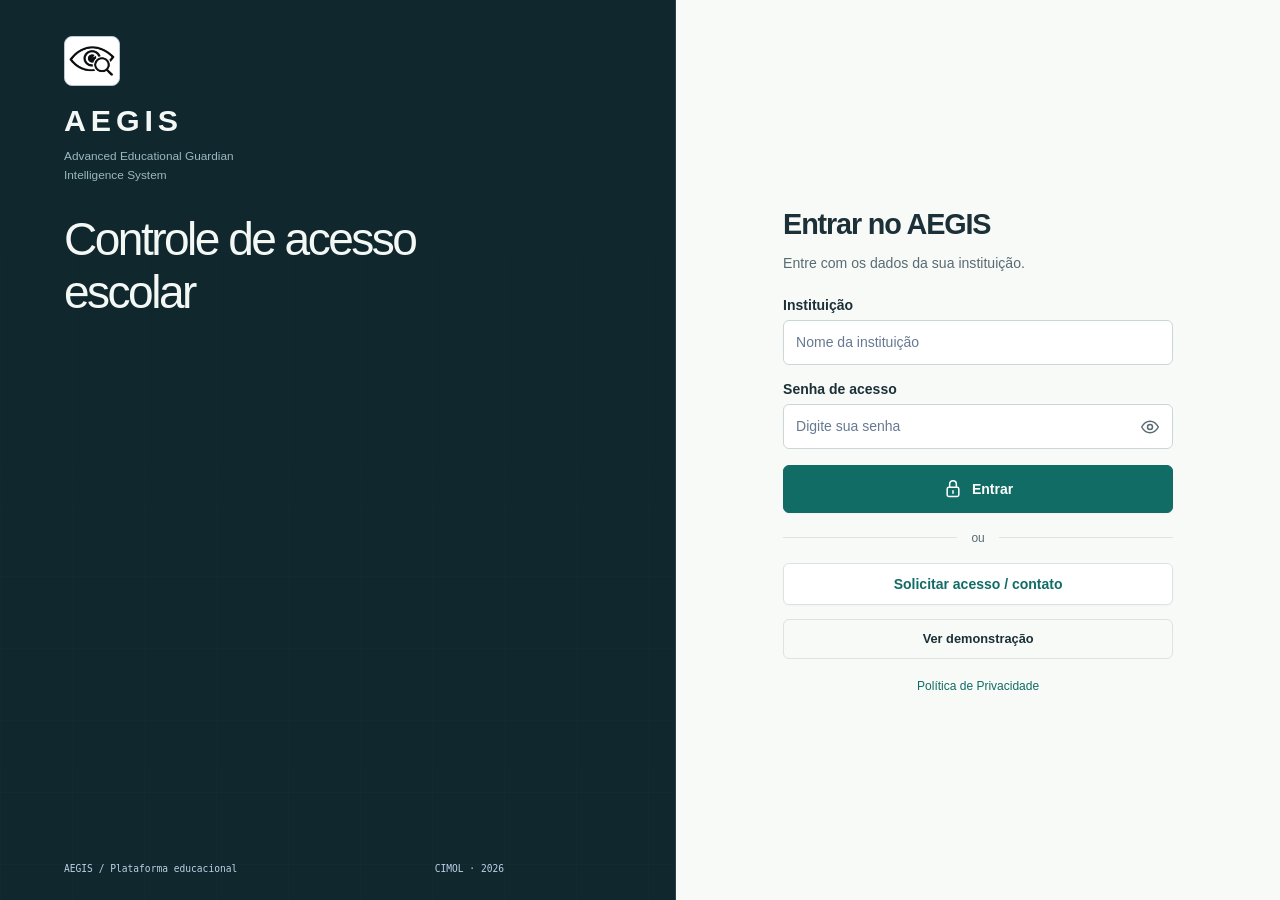
==== commit eaf4a528: "Mudança" ====
--- a/index.html
+++ b/index.html
@@ -7,10 +7,10 @@
   <meta name="description" content="AEGIS: acompanhamento de identificações, movimentações e registros em ambientes educacionais.">
   <title>Entrar · AEGIS</title>
   <link id="site-icon" rel="icon" type="image/svg+xml" href="data:image/svg+xml,%3Csvg%20xmlns%3D%22http%3A%2F%2Fwww.w3.org%2F2000%2Fsvg%22%20viewBox%3D%220%200%201%201%22%3E%3C%2Fsvg%3E">
-  <link rel="stylesheet" href="./style.css?v=7">
-    <link rel="stylesheet" href="./console.css?v=7">
+  <link rel="stylesheet" href="./style.css?v=9">
+    <link rel="stylesheet" href="./console.css?v=9">
   <script src="./AegisShared.js?v=7" defer></script>
-  <script src="./index.js?v=7" defer></script>
+  <script src="./index.js?v=9" defer></script>
 </head>
 <body>
   <a class="skip-link" href="#main">Pular para o conteúdo</a>
--- a/style.css
+++ b/style.css
@@ -225,8 +225,11 @@
 .input:focus {
   border-color: var(--blue);
 }
+textarea {
+  resize: none;
+}
 textarea.input {
-  resize: vertical;
+  resize: none;
   min-height: 100px;
   line-height: 1.5;
 }
--- a/console.css
+++ b/console.css
@@ -426,3 +426,58 @@
 .dev-temporal p { margin: 0; min-width: 0; overflow-wrap: anywhere; font-size: .85rem; color: #596d75; }
 .dev-temporal [data-status=confirmed] { color: #11605a; font-weight: 650; }
 .dev-temporal [data-status=pending] { color: #886017; }
+
+/* Text fields keep their layout dimensions; content remains editable. */
+textarea, textarea.input { resize: none; }
+
+/* Entry: retain the two panels and keep the form within common viewports. */
+.auth-story { min-height: 0; padding: 36px clamp(32px, 5vw, 80px) 24px; gap: 24px; }
+.auth-story .auth-system-name { margin-bottom: 28px; }
+.auth-story h1 { font-size: clamp(2.25rem, 3.6vw, 3.5rem); line-height: 1.15; margin: 20px 0; }
+.auth-story .auth-description { max-width: 370px; font-size: .9rem; }
+.auth-story-footer { margin-top: 0; }
+.auth-body { min-height: 0; padding: 28px 32px; }
+.auth-wrap h2 { font-size: 1.8rem; letter-spacing: -.04em; margin: 0 0 10px; }
+.auth-intro { margin-bottom: 22px; }
+.auth-form { gap: 16px; }
+.auth-wrap .separator { margin: 18px 0; }
+.btn.demo-entry { margin-top: 14px; min-height: 40px; border-color: var(--line); }
+.btn.demo-entry:hover { border-color: #afc6c0; }
+.auth-links { margin-top: 20px; }
+
+@media (max-width:760px) {
+  .auth-page { display: grid; grid-template-columns: minmax(0, 1fr); grid-template-rows: auto 1fr; }
+  .auth-story { padding: 14px 24px; gap: 0; min-height: 0; }
+  .auth-welcome { display: flex; align-items: center; gap: 12px; }
+  .auth-emblem { display: grid; width: 36px; height: 36px; margin: 0; border-radius: 6px; flex-shrink: 0; }
+  .auth-emblem img { width: 30px; height: auto; }
+  .auth-wordmark { font-size: 1.4rem; }
+  .auth-story h1, .auth-story .auth-system-name, .auth-story .auth-description, .auth-story-footer { display: none; }
+  .auth-body { min-height: 0; padding: 24px; }
+  .auth-wrap h2 { font-size: 1.5rem; }
+  .auth-intro { font-size: .85rem; margin-bottom: 18px; }
+}
+@media (max-height:640px) {
+  .auth-story { padding-block: 20px; gap: 16px; }
+  .auth-story .auth-system-name { margin-bottom: 18px; }
+  .auth-story h1 { font-size: 2rem; margin: 16px 0; }
+  .auth-body { padding: 12px 24px; }
+  .auth-wrap h2 { font-size: 1.375rem; margin-bottom: 6px; }
+  .auth-intro { font-size: .8125rem; margin-bottom: 12px; }
+  .auth-form { gap: 10px; }
+  .auth-form .field { gap: 5px; }
+  .auth-form .input, .auth-form .btn { min-height: 40px; }
+  .auth-form .input { padding-block: 9px; }
+  .auth-wrap .separator { margin: 10px 0; }
+  .btn.demo-entry { margin-top: 8px; min-height: 34px; }
+  .auth-links { margin-top: 12px; }
+}
+@media (max-width:760px) and (max-height:640px) {
+  .auth-story { padding-block: 8px; }
+  .auth-body { padding-block: 10px; }
+}
+@media (min-width:761px) and (max-height:480px) {
+  .auth-form { grid-template-columns: repeat(2, minmax(0, 1fr)); }
+  .auth-form .form-error, .auth-form > button[type=submit] { grid-column: 1 / -1; }
+  .auth-story-footer { display: none; }
+}
